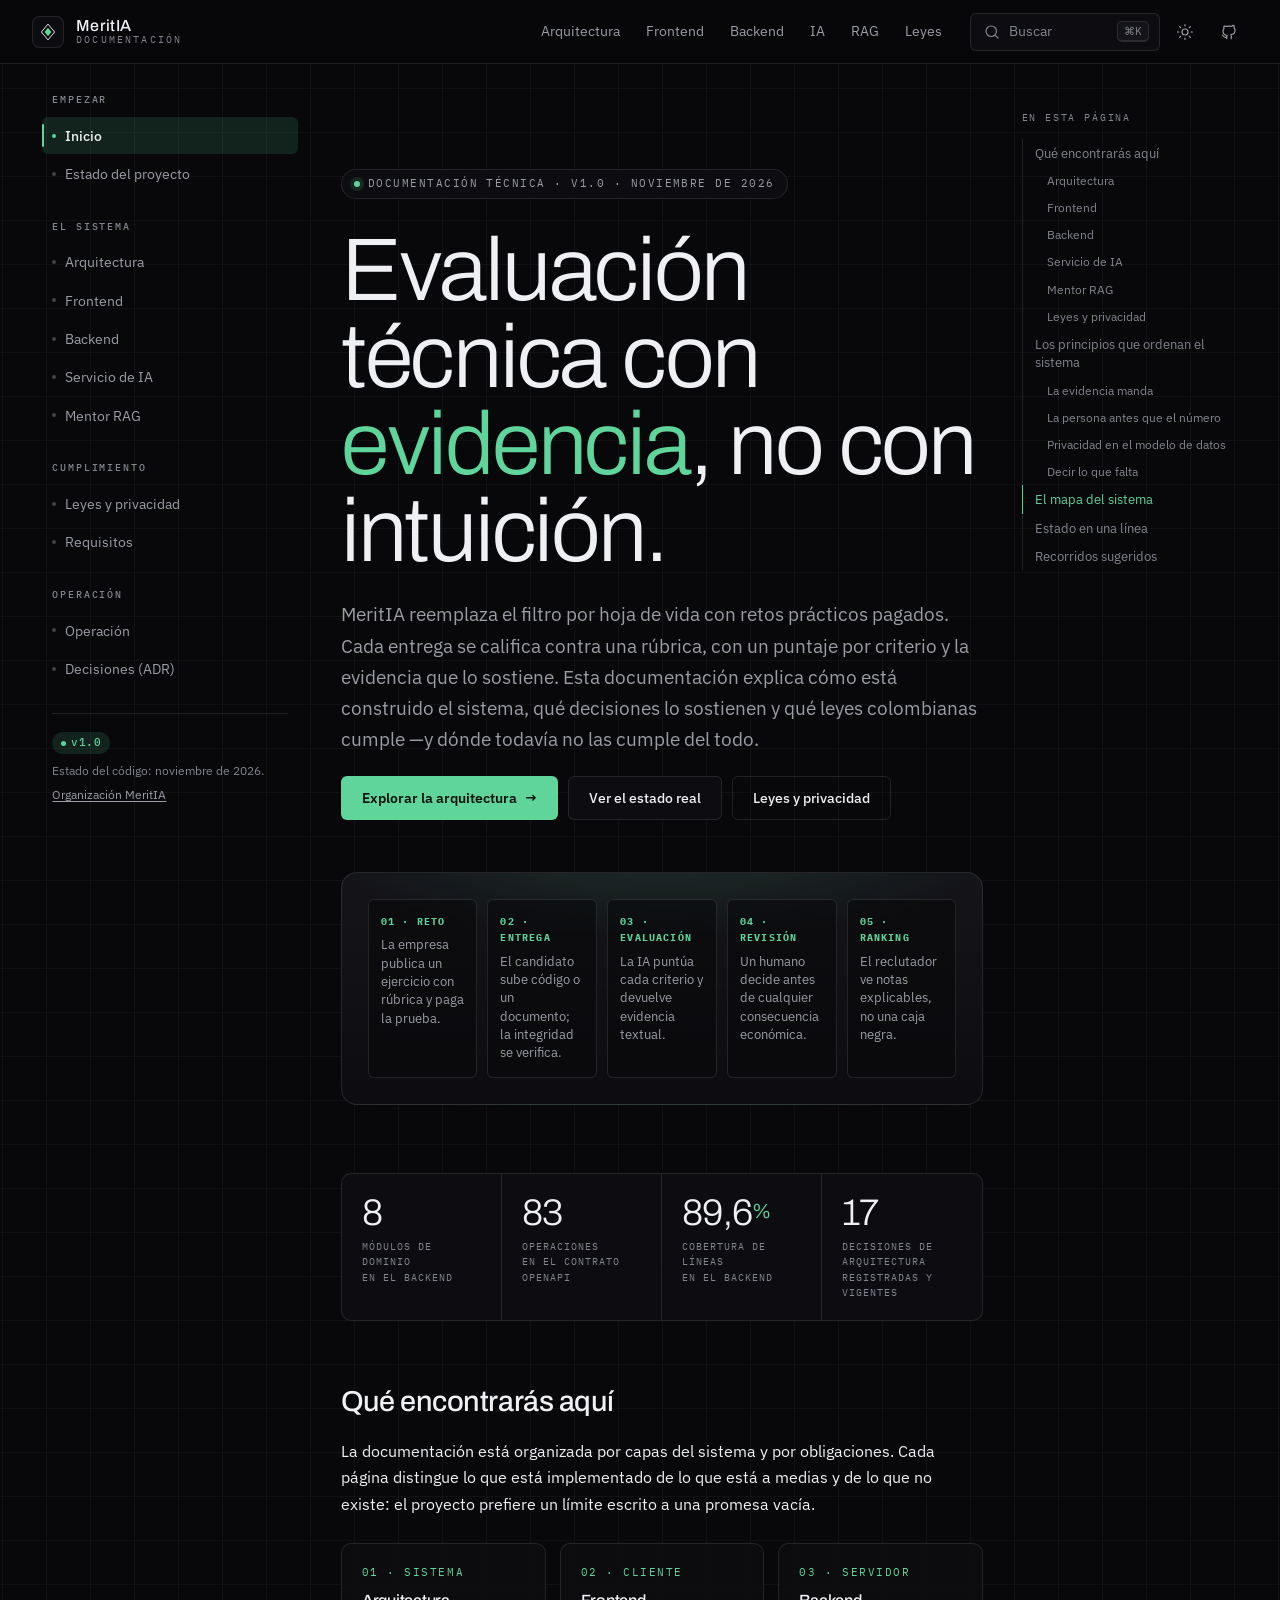
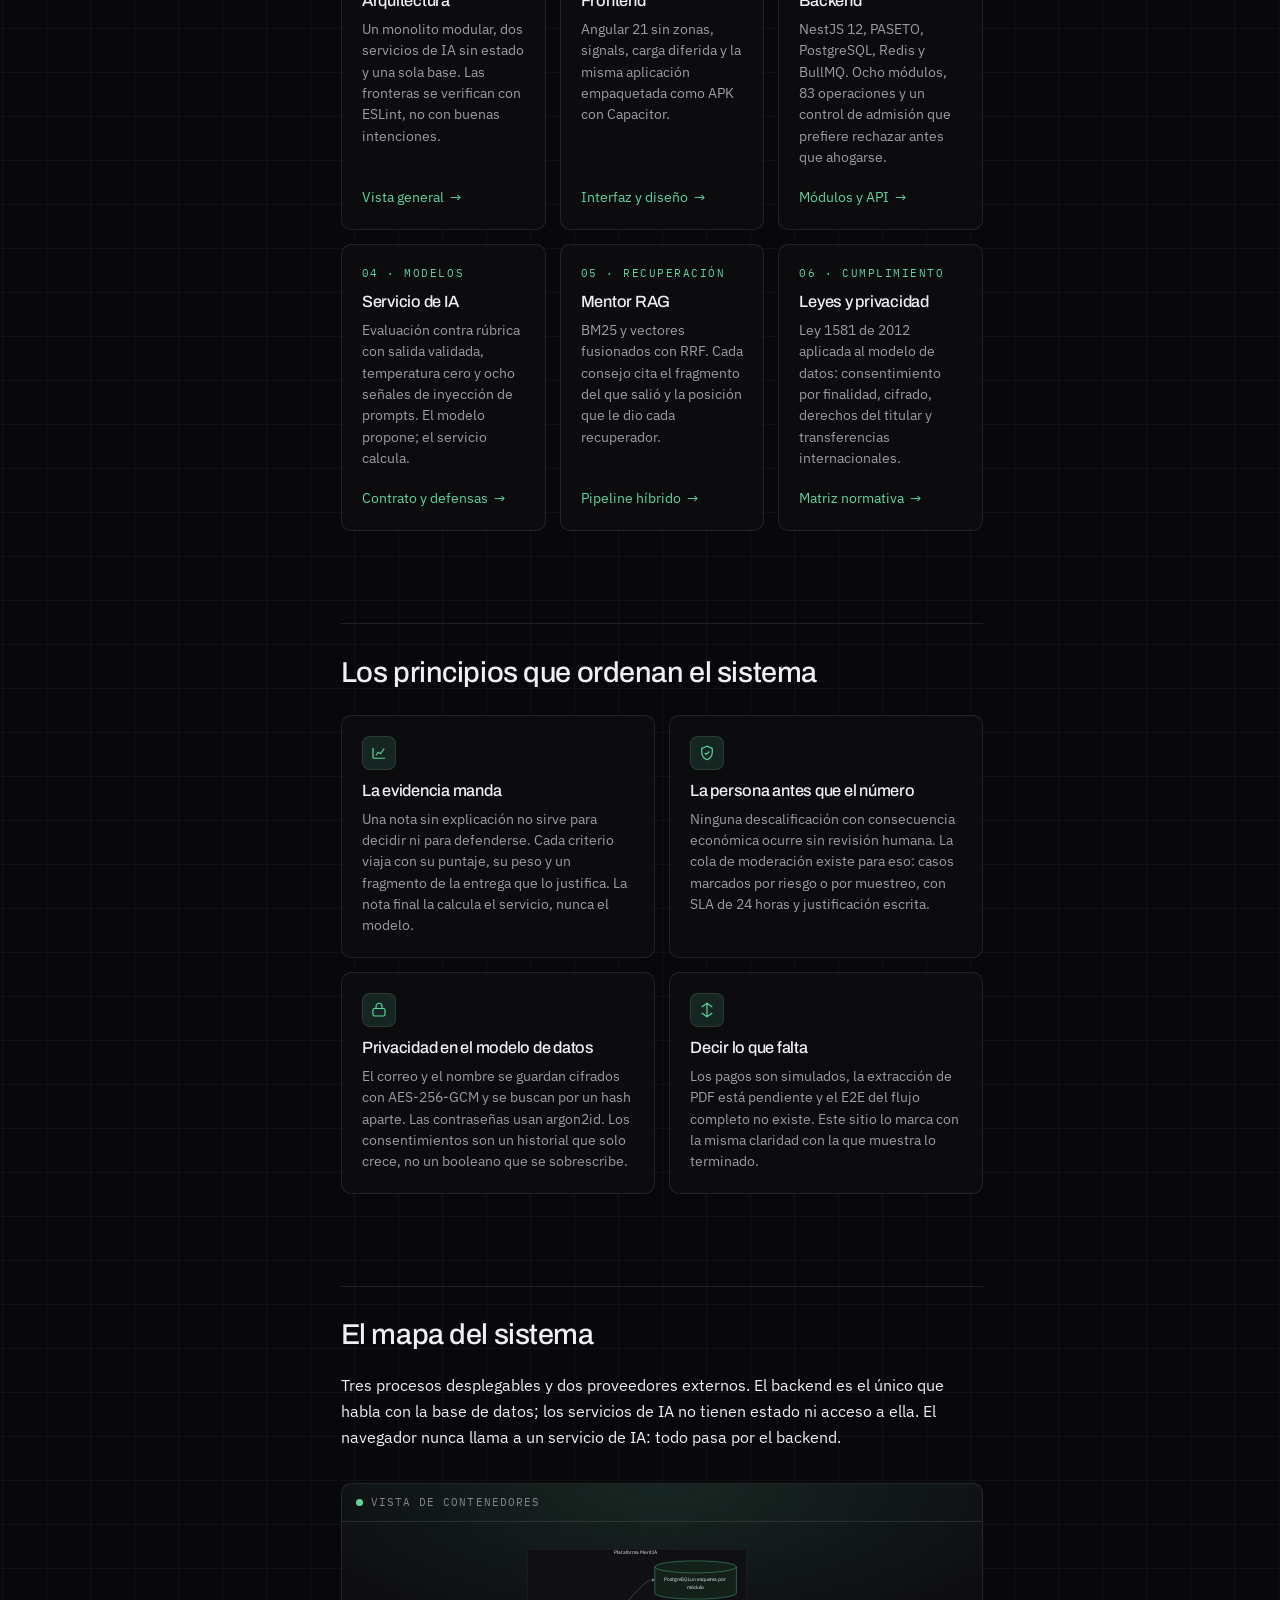
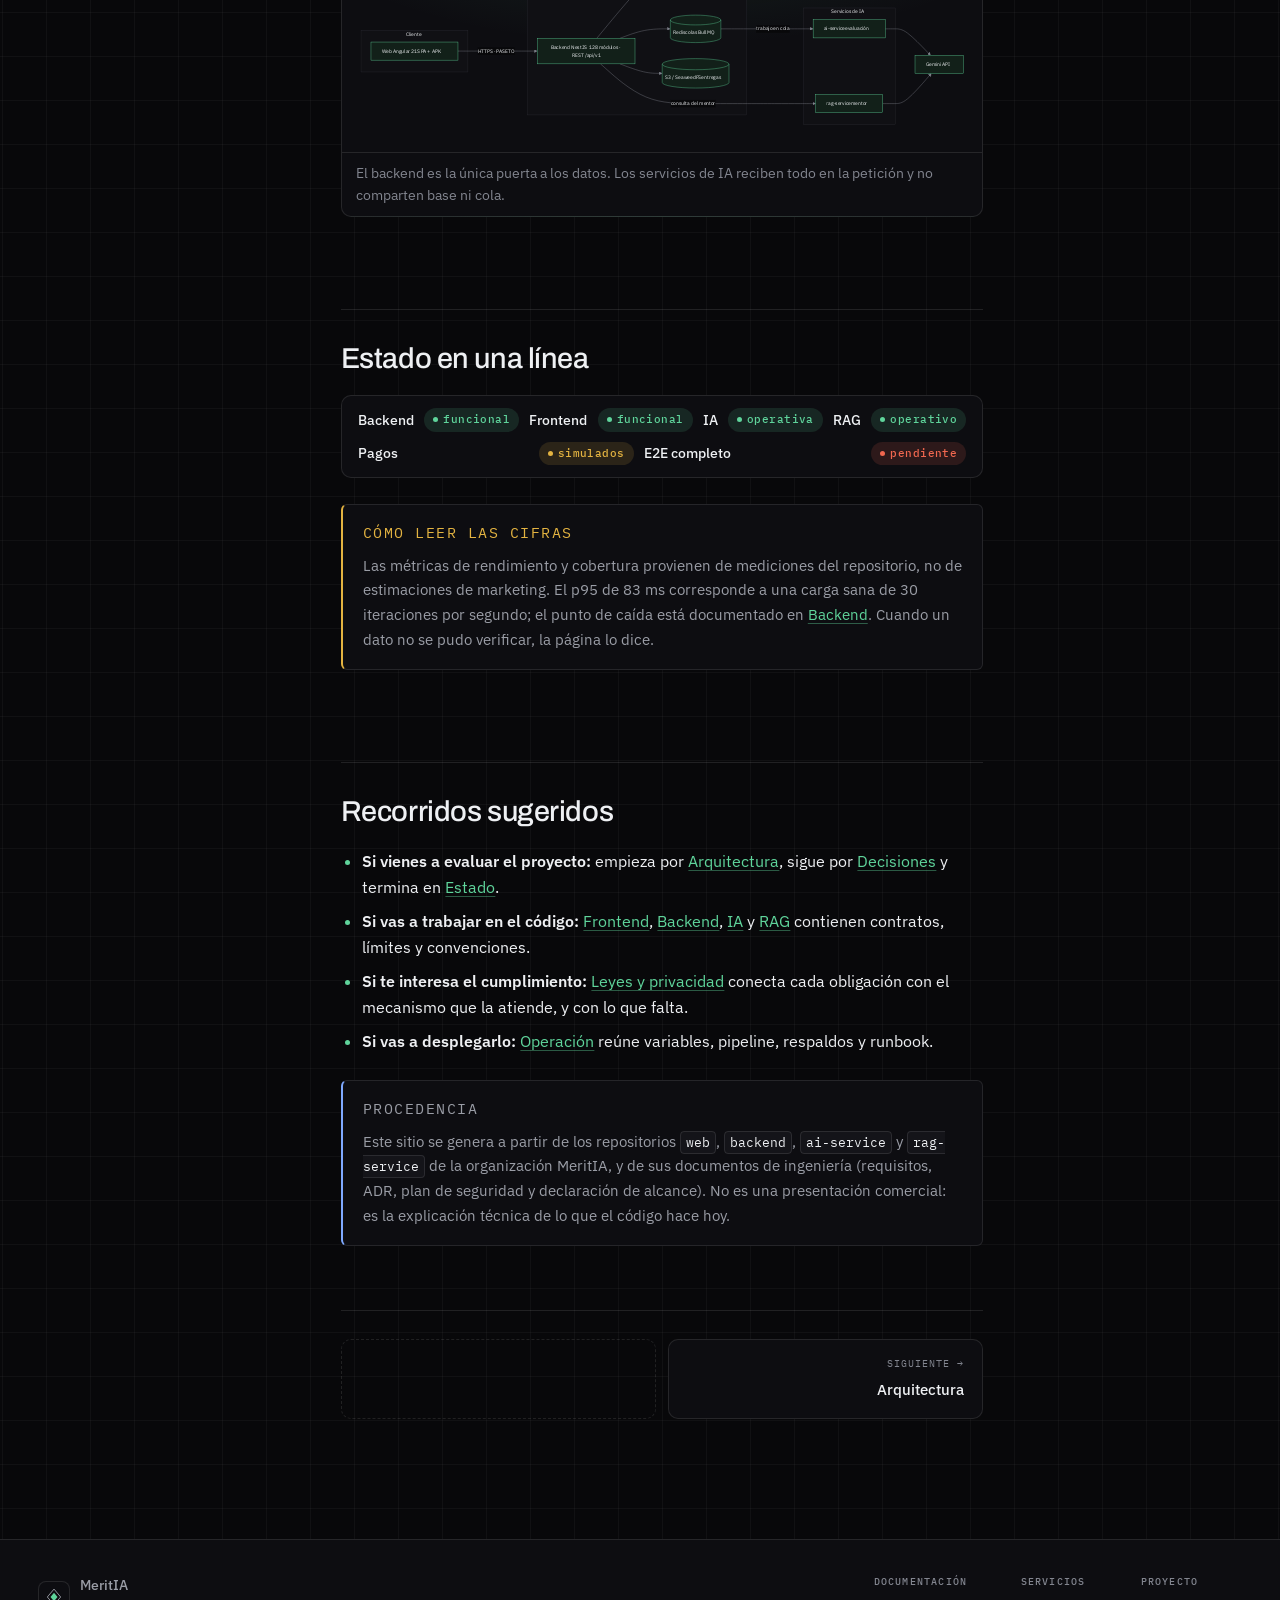
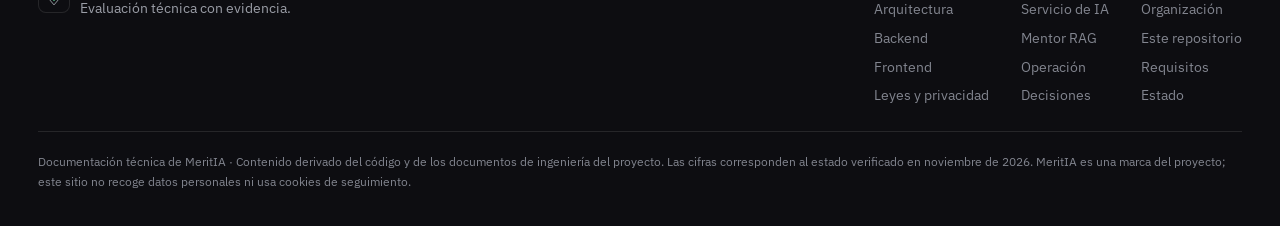
==== index.html @ 77493fe5 "Publish MeritIA technical documentation site" ====
<!doctype html>
<html lang="es" data-page="inicio">
<head>
  <meta charset="utf-8">
  <meta name="viewport" content="width=device-width, initial-scale=1, viewport-fit=cover">
  <title>MeritIA · Documentación</title>
  <meta name="description" content="Documentación técnica de MeritIA: arquitectura, frontend, backend, evaluación con IA, mentor RAG, leyes y operación.">
  <meta name="author" content="MeritIA">
  <meta name="theme-color" content="#08080a" media="(prefers-color-scheme: dark)">
  <meta name="theme-color" content="#f7f7f8" media="(prefers-color-scheme: light)">
  <meta name="color-scheme" content="dark light">
  <link rel="canonical" href="https://meritia.github.io/maritIAdocs/">
  <link rel="icon" href="favicon.svg" type="image/svg+xml">
  <link rel="apple-touch-icon" href="assets/img/logo.svg">
  <link rel="preconnect" href="https://fonts.googleapis.com">
  <link rel="preconnect" href="https://fonts.gstatic.com" crossorigin>
  <link href="https://fonts.googleapis.com/css2?family=Archivo:wght@300;400;500&family=IBM+Plex+Mono:wght@400;500&family=IBM+Plex+Sans:wght@400;500;600&display=swap" rel="stylesheet">
  <link rel="stylesheet" href="assets/css/site.css">
  <meta property="og:type" content="website">
  <meta property="og:site_name" content="MeritIA · Documentación">
  <meta property="og:locale" content="es_CO">
  <meta property="og:title" content="MeritIA · Documentación">
  <meta property="og:description" content="Documentación técnica de MeritIA: arquitectura, frontend, backend, evaluación con IA, mentor RAG, leyes y operación.">
  <meta property="og:url" content="https://meritia.github.io/maritIAdocs/">
  <meta property="og:image" content="https://meritia.github.io/maritIAdocs/assets/img/og.svg">
  <meta name="twitter:card" content="summary_large_image">
  <meta name="twitter:title" content="MeritIA · Documentación">
  <meta name="twitter:description" content="Documentación técnica de MeritIA: arquitectura, frontend, backend, evaluación con IA, mentor RAG, leyes y operación.">
  <meta name="twitter:image" content="https://meritia.github.io/maritIAdocs/assets/img/og.svg">
  <script>
    try { var t = localStorage.getItem('meritia-docs-tema'); if (t === 'claro') document.documentElement.dataset.tema = 'claro'; } catch (e) {}
  </script>
</head>
<body>
  <a class="salto" href="#contenido">Saltar al contenido</a>
  <div id="sitio-barra"></div>
  <div class="envoltura">
    <aside id="sitio-lateral"></aside>
    <main id="contenido" class="principal">
      <div class="prosa prosa--ancha">
<section class="portada">
  <span class="portada__etiqueta"><i></i>Documentación técnica · v1.0 · noviembre de 2026</span>
  <h1>Evaluación técnica con <span>evidencia</span>, no con intuición.</h1>
  <p class="portada__entrada">
    MeritIA reemplaza el filtro por hoja de vida con retos prácticos pagados. Cada entrega se
    califica contra una rúbrica, con un puntaje por criterio y la evidencia que lo sostiene.
    Esta documentación explica cómo está construido el sistema, qué decisiones lo sostienen y
    qué leyes colombianas cumple —y dónde todavía no las cumple del todo.
  </p>
  <div class="portada__acciones">
    <a class="boton boton--lleno" href="arquitectura.html">Explorar la arquitectura <span aria-hidden="true">→</span></a>
    <a class="boton" href="estado.html">Ver el estado real</a>
    <a class="boton boton--fantasma" href="leyes.html">Leyes y privacidad</a>
  </div>

  <div class="portada__panel">
    <div class="flujo" aria-label="Flujo del producto en cinco pasos">
      <div class="flujo__paso"><b>01 · RETO</b><span>La empresa publica un ejercicio con rúbrica y paga la prueba.</span></div>
      <div class="flujo__paso"><b>02 · ENTREGA</b><span>El candidato sube código o un documento; la integridad se verifica.</span></div>
      <div class="flujo__paso"><b>03 · EVALUACIÓN</b><span>La IA puntúa cada criterio y devuelve evidencia textual.</span></div>
      <div class="flujo__paso"><b>04 · REVISIÓN</b><span>Un humano decide antes de cualquier consecuencia económica.</span></div>
      <div class="flujo__paso"><b>05 · RANKING</b><span>El reclutador ve notas explicables, no una caja negra.</span></div>
    </div>
  </div>
</section>

<div class="cifras" aria-label="Cifras del proyecto">
  <div class="cifra"><span class="cifra__valor">8</span><span class="cifra__etiqueta">módulos de dominio<br>en el backend</span></div>
  <div class="cifra"><span class="cifra__valor">83</span><span class="cifra__etiqueta">operaciones<br>en el contrato OpenAPI</span></div>
  <div class="cifra"><span class="cifra__valor">89,6<em>%</em></span><span class="cifra__etiqueta">cobertura de líneas<br>en el backend</span></div>
  <div class="cifra"><span class="cifra__valor">17</span><span class="cifra__etiqueta">decisiones de arquitectura<br>registradas y vigentes</span></div>
</div>

<h2>Qué encontrarás aquí</h2>
<p>
  La documentación está organizada por capas del sistema y por obligaciones. Cada página distingue
  lo que está implementado de lo que está a medias y de lo que no existe: el proyecto prefiere un
  límite escrito a una promesa vacía.
</p>

<div class="rejilla rejilla--3">
  <a class="tarjeta" href="arquitectura.html">
    <span class="tarjeta__num">01 · Sistema</span>
    <h3>Arquitectura</h3>
    <p>Un monolito modular, dos servicios de IA sin estado y una sola base. Las fronteras se verifican con ESLint, no con buenas intenciones.</p>
    <span class="tarjeta__pie flecha">Vista general</span>
  </a>
  <a class="tarjeta" href="frontend.html">
    <span class="tarjeta__num">02 · Cliente</span>
    <h3>Frontend</h3>
    <p>Angular 21 sin zonas, signals, carga diferida y la misma aplicación empaquetada como APK con Capacitor.</p>
    <span class="tarjeta__pie flecha">Interfaz y diseño</span>
  </a>
  <a class="tarjeta" href="backend.html">
    <span class="tarjeta__num">03 · Servidor</span>
    <h3>Backend</h3>
    <p>NestJS 12, PASETO, PostgreSQL, Redis y BullMQ. Ocho módulos, 83 operaciones y un control de admisión que prefiere rechazar antes que ahogarse.</p>
    <span class="tarjeta__pie flecha">Módulos y API</span>
  </a>
  <a class="tarjeta" href="ia.html">
    <span class="tarjeta__num">04 · Modelos</span>
    <h3>Servicio de IA</h3>
    <p>Evaluación contra rúbrica con salida validada, temperatura cero y ocho señales de inyección de prompts. El modelo propone; el servicio calcula.</p>
    <span class="tarjeta__pie flecha">Contrato y defensas</span>
  </a>
  <a class="tarjeta" href="rag.html">
    <span class="tarjeta__num">05 · Recuperación</span>
    <h3>Mentor RAG</h3>
    <p>BM25 y vectores fusionados con RRF. Cada consejo cita el fragmento del que salió y la posición que le dio cada recuperador.</p>
    <span class="tarjeta__pie flecha">Pipeline híbrido</span>
  </a>
  <a class="tarjeta" href="leyes.html">
    <span class="tarjeta__num">06 · Cumplimiento</span>
    <h3>Leyes y privacidad</h3>
    <p>Ley 1581 de 2012 aplicada al modelo de datos: consentimiento por finalidad, cifrado, derechos del titular y transferencias internacionales.</p>
    <span class="tarjeta__pie flecha">Matriz normativa</span>
  </a>
</div>

<h2>Los principios que ordenan el sistema</h2>

<div class="rejilla rejilla--2">
  <div class="tarjeta">
    <span class="tarjeta__icono" aria-hidden="true"><svg viewBox="0 0 24 24" fill="none" stroke="currentColor" stroke-width="1.6"><path d="M4 19V5m0 14h16M8 15l3-4 3 2 5-7"/></svg></span>
    <h3>La evidencia manda</h3>
    <p>Una nota sin explicación no sirve para decidir ni para defenderse. Cada criterio viaja con su puntaje, su peso y un fragmento de la entrega que lo justifica. La nota final la calcula el servicio, nunca el modelo.</p>
  </div>
  <div class="tarjeta">
    <span class="tarjeta__icono" aria-hidden="true"><svg viewBox="0 0 24 24" fill="none" stroke="currentColor" stroke-width="1.6"><path d="M12 3 5 6v5c0 4.4 3 8.4 7 10 4-1.6 7-5.6 7-10V6l-7-3Z"/><path d="m9 12 2 2 4-4"/></svg></span>
    <h3>La persona antes que el número</h3>
    <p>Ninguna descalificación con consecuencia económica ocurre sin revisión humana. La cola de moderación existe para eso: casos marcados por riesgo o por muestreo, con SLA de 24 horas y justificación escrita.</p>
  </div>
  <div class="tarjeta">
    <span class="tarjeta__icono" aria-hidden="true"><svg viewBox="0 0 24 24" fill="none" stroke="currentColor" stroke-width="1.6"><rect x="4" y="10" width="16" height="10" rx="2"/><path d="M8 10V7a4 4 0 0 1 8 0v3"/></svg></span>
    <h3>Privacidad en el modelo de datos</h3>
    <p>El correo y el nombre se guardan cifrados con AES-256-GCM y se buscan por un hash aparte. Las contraseñas usan argon2id. Los consentimientos son un historial que solo crece, no un booleano que se sobrescribe.</p>
  </div>
  <div class="tarjeta">
    <span class="tarjeta__icono" aria-hidden="true"><svg viewBox="0 0 24 24" fill="none" stroke="currentColor" stroke-width="1.6"><path d="M12 3v18M5 8l7-5 7 5M5 16l7 5 7-5"/></svg></span>
    <h3>Decir lo que falta</h3>
    <p>Los pagos son simulados, la extracción de PDF está pendiente y el E2E del flujo completo no existe. Este sitio lo marca con la misma claridad con la que muestra lo terminado.</p>
  </div>
</div>

<h2>El mapa del sistema</h2>
<p>
  Tres procesos desplegables y dos proveedores externos. El backend es el único que habla con la
  base de datos; los servicios de IA no tienen estado ni acceso a ella. El navegador nunca llama
  a un servicio de IA: todo pasa por el backend.
</p>

<div class="diagrama">
  <div class="diagrama__cabecera"><span class="punto"></span>Vista de contenedores</div>
  <div class="diagrama__lienzo">
    <div class="mermaid">
flowchart LR
  subgraph Cliente["Cliente"]
    WEB["Web Angular 21<br/>SPA + APK"]
  end

  subgraph Plataforma["Plataforma MeritIA"]
    API["Backend NestJS 12<br/>8 módulos · REST /api/v1"]
    DB[("PostgreSQL<br/>un esquema por módulo")]
    REDIS[("Redis<br/>colas BullMQ")]
    OBJ[("S3 / SeaweedFS<br/>entregas")]
  end

  subgraph Modelos["Servicios de IA"]
    AIS["ai-service<br/>evaluación"]
    RAG["rag-service<br/>mentor"]
  end

  GEM["Gemini API"]

  WEB -->|"HTTPS · PASETO"| API
  API --> DB
  API --> REDIS
  API --> OBJ
  REDIS -->|"trabajo en cola"| AIS
  API -->|"consulta del mentor"| RAG
  AIS --> GEM
  RAG --> GEM
    </div>
  </div>
  <div class="diagrama__pie">El backend es la única puerta a los datos. Los servicios de IA reciben todo en la petición y no comparten base ni cola.</div>
</div>

<h2>Estado en una línea</h2>
<div class="cinta">
  <b>Backend</b> <span class="insignia insignia--ok">funcional</span>
  <b>Frontend</b> <span class="insignia insignia--ok">funcional</span>
  <b>IA</b> <span class="insignia insignia--ok">operativa</span>
  <b>RAG</b> <span class="insignia insignia--ok">operativo</span>
  <b>Pagos</b> <span class="insignia insignia--parcial">simulados</span>
  <b>E2E completo</b> <span class="insignia insignia--pendiente">pendiente</span>
</div>

<div class="aviso aviso--aviso">
  <p class="aviso__titulo">Cómo leer las cifras</p>
  <p>
    Las métricas de rendimiento y cobertura provienen de mediciones del repositorio, no de
    estimaciones de marketing. El p95 de 83 ms corresponde a una carga sana de 30 iteraciones por
    segundo; el punto de caída está documentado en <a href="backend.html#rendimiento">Backend</a>.
    Cuando un dato no se pudo verificar, la página lo dice.
  </p>
</div>

<h2>Recorridos sugeridos</h2>
<ul>
  <li><strong>Si vienes a evaluar el proyecto:</strong> empieza por <a href="arquitectura.html">Arquitectura</a>, sigue por <a href="decisiones.html">Decisiones</a> y termina en <a href="estado.html">Estado</a>.</li>
  <li><strong>Si vas a trabajar en el código:</strong> <a href="frontend.html">Frontend</a>, <a href="backend.html">Backend</a>, <a href="ia.html">IA</a> y <a href="rag.html">RAG</a> contienen contratos, límites y convenciones.</li>
  <li><strong>Si te interesa el cumplimiento:</strong> <a href="leyes.html">Leyes y privacidad</a> conecta cada obligación con el mecanismo que la atiende, y con lo que falta.</li>
  <li><strong>Si vas a desplegarlo:</strong> <a href="operacion.html">Operación</a> reúne variables, pipeline, respaldos y runbook.</li>
</ul>

<div class="aviso">
  <p class="aviso__titulo">Procedencia</p>
  <p>
    Este sitio se genera a partir de los repositorios <code>web</code>, <code>backend</code>,
    <code>ai-service</code> y <code>rag-service</code> de la organización MeritIA, y de sus
    documentos de ingeniería (requisitos, ADR, plan de seguridad y declaración de alcance).
    No es una presentación comercial: es la explicación técnica de lo que el código hace hoy.
  </p>
</div>
      </div>
      <nav class="paginacion" aria-label="Navegación entre páginas">
        <div class="paginacion__vacio" aria-hidden="true"></div>
        <a class="paginacion__siguiente" href="arquitectura.html"><span>Siguiente →</span><strong>Arquitectura</strong></a>
      </nav>
    </main>
    <aside id="sitio-toc" aria-label="Contenido de la página"></aside>
  </div>
  <div id="sitio-pie"></div>
  <noscript>
    <div style="max-width:900px;margin:0 auto;padding:24px">
      <p><strong>La navegación lateral necesita JavaScript.</strong> Estas son las secciones:</p>
      <ul>
        <li><a href="index.html">MeritIA · Documentación</a></li>
        <li><a href="arquitectura.html">Arquitectura</a></li>
        <li><a href="frontend.html">Frontend</a></li>
        <li><a href="backend.html">Backend</a></li>
        <li><a href="ia.html">Servicio de IA</a></li>
        <li><a href="rag.html">Mentor RAG</a></li>
        <li><a href="leyes.html">Leyes y privacidad</a></li>
        <li><a href="requisitos.html">Requisitos</a></li>
        <li><a href="operacion.html">Operación</a></li>
        <li><a href="decisiones.html">Decisiones de arquitectura</a></li>
        <li><a href="estado.html">Estado del proyecto</a></li>
      </ul>
    </div>
  </noscript>
  <script src="assets/js/mermaid.min.js" defer></script>
  <script src="assets/js/site.js" defer></script>
</body>
</html>
---- assets/css/site.css ----
/* ==========================================================================
   MeritIA · Documentación
   Sistema visual derivado de los tokens del producto (web/src/styles/_tokens.scss).
   Un solo archivo: no hay build, no hay dependencias.
   ========================================================================== */

/* --- Tokens --------------------------------------------------------------- */
:root {
  color-scheme: dark;

  --fuente-display: 'Archivo', 'Helvetica Neue', system-ui, sans-serif;
  --fuente-texto: 'IBM Plex Sans', system-ui, -apple-system, 'Segoe UI', sans-serif;
  --fuente-mono: 'IBM Plex Mono', ui-monospace, 'SF Mono', Consolas, monospace;

  --t-display: clamp(2.7rem, 1.4rem + 5.2vw, 6rem);
  --t-1: clamp(1.9rem, 1.4rem + 1.8vw, 2.9rem);
  --t-2: clamp(1.35rem, 1.15rem + 0.9vw, 1.8rem);
  --t-3: 1.18rem;
  --t-cuerpo: 1rem;
  --t-menor: 0.86rem;
  --t-micro: 0.72rem;

  --peso-display: 300;
  --interlinea: 1.65;
  --tracking-display: -0.025em;
  --tracking-micro: 0.18em;

  --c-fondo: #08080a;
  --c-superficie: #0d0d11;
  --c-superficie-alta: #141419;
  --c-superficie-viva: #1b1b21;
  --c-borde: rgb(255 255 255 / 10%);
  --c-borde-fuerte: rgb(255 255 255 / 24%);
  --c-texto: #eef0f3;
  --c-texto-suave: #9a9da6;
  --c-texto-tenue: #82858f;
  --c-sombra: 0 24px 60px -30px rgb(0 0 0 / 85%);

  --c-acento: #5fd49b;
  --c-acento-tenue: rgb(95 212 155 / 13%);
  --c-acento-contraste: #04140d;
  --c-aviso: #e3b341;
  --c-aviso-tenue: rgb(227 179 65 / 14%);
  --c-peligro: #f0674f;
  --c-peligro-tenue: rgb(240 103 79 / 14%);
  --c-info: #7fa9ff;
  --c-info-tenue: rgb(127 169 255 / 14%);
  --c-neutro-tenue: rgb(255 255 255 / 7%);
  --c-malla: rgb(255 255 255 / 3.5%);

  --e-1: 0.25rem;
  --e-2: 0.5rem;
  --e-3: 0.75rem;
  --e-4: 1rem;
  --e-5: 1.5rem;
  --e-6: 2rem;
  --e-7: 3rem;
  --e-8: 4.5rem;

  --r-sm: 6px;
  --r-md: 10px;
  --r-lg: 16px;
  --r-pill: 100px;

  --ancho-contenido: 1240px;
  --ancho-lectura: 70ch;
  --ancho-lateral: 264px;
  --ancho-toc: 220px;
  --alto-barra: 64px;

  --mov-rapido: 120ms;
  --mov: 220ms;
  --mov-lento: 420ms;
  --curva: cubic-bezier(0.2, 0.7, 0.2, 1);
  --anillo: 0 0 0 2px var(--c-fondo), 0 0 0 4px var(--c-acento);

  --z-barra: 40;
  --z-capa: 60;
  --z-aviso: 80;
}

:root[data-tema='claro'] {
  color-scheme: light;
  --c-fondo: #f7f7f8;
  --c-superficie: #ffffff;
  --c-superficie-alta: #ffffff;
  --c-superficie-viva: #f1f1f4;
  --c-borde: rgb(16 16 20 / 12%);
  --c-borde-fuerte: rgb(16 16 20 / 28%);
  --c-texto: #15161a;
  --c-texto-suave: #5a5d66;
  --c-texto-tenue: #6a6e77;
  --c-sombra: 0 18px 44px -28px rgb(16 16 20 / 35%);
  --c-acento: #14825a;
  --c-acento-tenue: rgb(20 130 90 / 11%);
  --c-acento-contraste: #ffffff;
  --c-aviso: #96620a;
  --c-aviso-tenue: rgb(150 98 10 / 12%);
  --c-peligro: #c0392b;
  --c-peligro-tenue: rgb(192 57 43 / 11%);
  --c-info: #2b5fd9;
  --c-info-tenue: rgb(43 95 217 / 11%);
  --c-neutro-tenue: rgb(16 16 20 / 6%);
  --c-malla: rgb(16 16 20 / 4%);
}

/* --- Reinicio ------------------------------------------------------------- */
*, *::before, *::after { box-sizing: border-box; }
html { -webkit-text-size-adjust: 100%; scroll-behavior: smooth; }
body {
  margin: 0;
  min-height: 100vh;
  font-family: var(--fuente-texto);
  font-size: var(--t-cuerpo);
  line-height: var(--interlinea);
  color: var(--c-texto);
  background-color: var(--c-fondo);
  background-image:
    linear-gradient(var(--c-malla) 1px, transparent 1px),
    linear-gradient(90deg, var(--c-malla) 1px, transparent 1px);
  background-size: 44px 44px;
  background-position: center top;
  -webkit-font-smoothing: antialiased;
  text-rendering: optimizeLegibility;
}
img, svg { display: block; max-width: 100%; }
a { color: inherit; text-decoration: none; }
button, input, select, textarea { font: inherit; color: inherit; }
button { cursor: pointer; }
::selection { background: var(--c-acento); color: var(--c-acento-contraste); }
:focus-visible { outline: none; box-shadow: var(--anillo); border-radius: var(--r-sm); }

/* --- Utilidades ----------------------------------------------------------- */
.solo-lectores {
  position: absolute; width: 1px; height: 1px; padding: 0; margin: -1px;
  overflow: hidden; clip: rect(0 0 0 0); white-space: nowrap; border: 0;
}
.salto {
  position: fixed; top: 8px; left: 8px; z-index: 200; padding: 10px 16px;
  background: var(--c-acento); color: var(--c-acento-contraste);
  border-radius: var(--r-sm); font-weight: 600;
  transform: translateY(-160%); transition: transform var(--mov) var(--curva);
}
.salto:focus { transform: none; }
.icono { width: 18px; height: 18px; flex: none; }

/* --- Barra de progreso ---------------------------------------------------- */
.progreso {
  position: fixed; inset: 0 0 auto 0; height: 2px; z-index: calc(var(--z-barra) + 1);
  background: transparent; pointer-events: none;
}
.progreso > span {
  display: block; height: 100%; width: 0;
  background: linear-gradient(90deg, var(--c-acento), var(--c-info));
  transition: width 80ms linear;
}

/* --- Cabecera ------------------------------------------------------------- */
.barra {
  position: sticky; top: 0; z-index: var(--z-barra);
  height: var(--alto-barra);
  display: flex; align-items: center; gap: var(--e-4);
  padding: 0 clamp(16px, 3vw, 32px);
  background: color-mix(in srgb, var(--c-fondo) 84%, transparent);
  backdrop-filter: blur(16px) saturate(140%);
  -webkit-backdrop-filter: blur(16px) saturate(140%);
  border-bottom: 1px solid var(--c-borde);
}
.marca { display: flex; align-items: center; gap: 12px; min-width: 0; }
.marca__logo {
  width: 32px; height: 32px; flex: none;
  display: grid; place-items: center;
  border-radius: 8px; border: 1px solid var(--c-borde);
  background: var(--c-superficie);
}
.marca__texto { display: flex; flex-direction: column; line-height: 1.1; min-width: 0; }
.marca__nombre {
  font-family: var(--fuente-display); font-weight: 500; letter-spacing: 0.02em;
  font-size: 1rem;
}
.marca__sub {
  font-family: var(--fuente-mono); font-size: 0.62rem; letter-spacing: 0.22em;
  text-transform: uppercase; color: var(--c-texto-tenue);
}
.barra__nav { display: flex; align-items: center; gap: 2px; margin-left: auto; }
.barra__nav a {
  padding: 8px 12px; border-radius: var(--r-sm); font-size: var(--t-menor);
  color: var(--c-texto-suave); transition: color var(--mov-rapido), background var(--mov-rapido);
}
.barra__nav a:hover, .barra__nav a[aria-current='page'] {
  color: var(--c-texto); background: var(--c-neutro-tenue);
}
.barra__acciones { display: flex; align-items: center; gap: 6px; }
.icono-boton {
  width: 38px; height: 38px; display: grid; place-items: center;
  border: 1px solid transparent; border-radius: var(--r-sm);
  background: transparent; color: var(--c-texto-suave);
  transition: background var(--mov-rapido), color var(--mov-rapido), border-color var(--mov-rapido);
}
.icono-boton:hover { background: var(--c-neutro-tenue); color: var(--c-texto); border-color: var(--c-borde); }
.boton-buscar {
  display: flex; align-items: center; gap: 8px; height: 38px; padding: 0 10px 0 12px;
  border: 1px solid var(--c-borde); border-radius: var(--r-sm);
  background: var(--c-superficie); color: var(--c-texto-tenue);
  font-size: var(--t-menor); min-width: 190px;
  transition: border-color var(--mov-rapido), color var(--mov-rapido);
}
.boton-buscar:hover { border-color: var(--c-borde-fuerte); color: var(--c-texto-suave); }
.boton-buscar kbd { margin-left: auto; }
kbd {
  font-family: var(--fuente-mono); font-size: 0.68rem; line-height: 1;
  padding: 4px 6px; border: 1px solid var(--c-borde); border-bottom-width: 2px;
  border-radius: 5px; color: var(--c-texto-tenue); background: var(--c-superficie-alta);
}
.hamburguesa { display: none; }

/* --- Estructura ----------------------------------------------------------- */
.envoltura {
  max-width: 1560px; margin: 0 auto;
  display: grid;
  grid-template-columns: var(--ancho-lateral) minmax(0, 1fr) var(--ancho-toc);
  gap: clamp(20px, 3vw, 48px);
  padding: 0 clamp(16px, 3vw, 40px);
  align-items: start;
}

/* --- Lateral -------------------------------------------------------------- */
.lateral {
  position: sticky; top: var(--alto-barra);
  max-height: calc(100vh - var(--alto-barra));
  overflow-y: auto; overscroll-behavior: contain;
  padding: 28px 4px 48px;
  scrollbar-width: thin;
}
.lateral__grupo + .lateral__grupo { margin-top: 26px; }
.lateral__titulo {
  margin: 0 0 8px; padding: 0 10px;
  font-family: var(--fuente-mono); font-size: 0.64rem; font-weight: 500;
  letter-spacing: var(--tracking-micro); text-transform: uppercase;
  color: var(--c-texto-tenue);
}
.lateral__lista { display: flex; flex-direction: column; gap: 1px; margin: 0; padding: 0; list-style: none; }
.lateral__enlace {
  position: relative; display: flex; align-items: center; gap: 9px;
  padding: 7px 10px; border-radius: var(--r-sm);
  font-size: 0.885rem; color: var(--c-texto-suave);
  transition: color var(--mov-rapido), background var(--mov-rapido);
}
.lateral__enlace:hover { color: var(--c-texto); background: var(--c-neutro-tenue); }
.lateral__enlace[aria-current='page'] {
  color: var(--c-texto); background: var(--c-acento-tenue); font-weight: 500;
}
.lateral__enlace[aria-current='page']::before {
  content: ''; position: absolute; left: 0; top: 20%; bottom: 20%;
  width: 2px; border-radius: 2px; background: var(--c-acento);
}
.lateral__punto {
  width: 4px; height: 4px; border-radius: 50%; background: currentColor;
  opacity: 0.4; flex: none;
}
.lateral__enlace[aria-current='page'] .lateral__punto { opacity: 1; background: var(--c-acento); }
.lateral__pie {
  margin: 26px 10px 0; padding-top: 18px; border-top: 1px solid var(--c-borde);
  font-size: 0.75rem; color: var(--c-texto-tenue); line-height: 1.5;
}
.lateral__pie a { color: var(--c-texto-suave); text-decoration: underline; text-underline-offset: 2px; }
.lateral__pie a:hover { color: var(--c-acento); }

/* --- Contenido ------------------------------------------------------------ */
.principal { min-width: 0; padding: 40px 0 80px; }
.prosa { max-width: var(--ancho-lectura); }
.prosa--ancha { max-width: none; }
.prosa > :first-child { margin-top: 0; }

.cabecera-pagina { margin-bottom: 40px; max-width: 76ch; }
.ceja {
  display: inline-flex; align-items: center; gap: 8px;
  font-family: var(--fuente-mono); font-size: var(--t-micro);
  letter-spacing: var(--tracking-micro); text-transform: uppercase;
  color: var(--c-acento); margin-bottom: 16px;
}
.ceja::before {
  content: ''; width: 18px; height: 1px; background: currentColor; opacity: 0.7;
}
.cabecera-pagina h1 {
  margin: 0 0 14px;
  font-family: var(--fuente-display); font-weight: var(--peso-display);
  font-size: var(--t-1); line-height: 1.05; letter-spacing: var(--tracking-display);
}
.entradilla {
  margin: 0; font-size: clamp(1.02rem, 0.98rem + 0.3vw, 1.15rem);
  color: var(--c-texto-suave); line-height: 1.6; max-width: 68ch;
}
.metas { display: flex; flex-wrap: wrap; gap: 8px; margin-top: 20px; }
.meta {
  display: inline-flex; align-items: center; gap: 6px;
  padding: 4px 10px; border-radius: var(--r-pill);
  border: 1px solid var(--c-borde); background: var(--c-superficie);
  font-family: var(--fuente-mono); font-size: 0.68rem; color: var(--c-texto-suave);
}
.meta--acento { border-color: color-mix(in srgb, var(--c-acento) 40%, transparent); color: var(--c-acento); background: var(--c-acento-tenue); }

/* --- Tipografía de prosa -------------------------------------------------- */
.prosa h2, .prosa h3, .prosa h4 {
  font-family: var(--fuente-display); font-weight: 500;
  letter-spacing: -0.015em; scroll-margin-top: calc(var(--alto-barra) + 20px);
}
.prosa h2 {
  margin: 3.2em 0 0.7em; font-size: var(--t-2); line-height: 1.15;
  padding-top: 1.1em; border-top: 1px solid var(--c-borde);
}
.prosa h2:first-of-type { border-top: 0; padding-top: 0; margin-top: 2.2em; }
.prosa h3 { margin: 2.2em 0 0.5em; font-size: var(--t-3); line-height: 1.3; }
.prosa h4 { margin: 1.8em 0 0.4em; font-size: 1rem; color: var(--c-texto); }
.prosa h2 .ancla, .prosa h3 .ancla {
  margin-left: 8px; color: var(--c-texto-tenue); opacity: 0;
  font-family: var(--fuente-mono); font-size: 0.7em; text-decoration: none;
  transition: opacity var(--mov-rapido), color var(--mov-rapido);
}
.prosa h2:hover .ancla, .prosa h3:hover .ancla { opacity: 1; }
.prosa h2 .ancla:hover, .prosa h3 .ancla:hover { color: var(--c-acento); }
.prosa p { margin: 0 0 1.1em; }
.prosa strong { font-weight: 600; color: var(--c-texto); }
.prosa em { color: var(--c-texto); }
.prosa ul, .prosa ol { margin: 0 0 1.2em; padding-left: 1.35em; }
.prosa li { margin-bottom: 0.45em; }
.prosa li::marker { color: var(--c-acento); }
.prosa li > ul, .prosa li > ol { margin-top: 0.45em; }
.prosa hr { border: 0; border-top: 1px solid var(--c-borde); margin: 2.5em 0; }
.prosa a:not(.boton):not(.tarjeta):not(.ancla) {
  color: var(--c-acento); text-decoration: underline;
  text-decoration-color: color-mix(in srgb, var(--c-acento) 40%, transparent);
  text-underline-offset: 3px; transition: text-decoration-color var(--mov-rapido);
}
.prosa a:not(.boton):not(.tarjeta):not(.ancla):hover { text-decoration-color: var(--c-acento); }
.prosa code {
  font-family: var(--fuente-mono); font-size: 0.86em;
  padding: 2px 5px; border-radius: 4px;
  background: var(--c-superficie-alta); border: 1px solid var(--c-borde);
  color: var(--c-texto);
}
.prosa blockquote {
  margin: 1.6em 0; padding: 1px 0 1px 20px;
  border-left: 2px solid var(--c-acento);
  color: var(--c-texto-suave);
}
.prosa blockquote p:last-child { margin-bottom: 0; }
.prosa figure { margin: 2em 0; }
.prosa figcaption { margin-top: 10px; font-size: var(--t-menor); color: var(--c-texto-tenue); }
.prosa > p:has(> img) { margin: 0; }

/* --- Enlaces con flecha --------------------------------------------------- */
.flecha { display: inline-flex; align-items: center; gap: 6px; }
.flecha::after {
  content: '→'; transition: transform var(--mov) var(--curva);
}
a:hover > .flecha::after, .flecha:hover::after { transform: translateX(3px); }

/* --- Tarjetas ------------------------------------------------------------- */
.rejilla { display: grid; gap: 14px; margin: 1.6em 0 2em; }
.rejilla--2 { grid-template-columns: repeat(2, minmax(0, 1fr)); }
.rejilla--3 { grid-template-columns: repeat(3, minmax(0, 1fr)); }
.rejilla--4 { grid-template-columns: repeat(4, minmax(0, 1fr)); }
.tarjeta {
  position: relative; display: flex; flex-direction: column; gap: 8px;
  padding: 20px; border: 1px solid var(--c-borde); border-radius: var(--r-md);
  background: color-mix(in srgb, var(--c-superficie) 88%, transparent);
  transition: border-color var(--mov), background var(--mov), transform var(--mov) var(--curva), box-shadow var(--mov);
}
.prosa article.tarjeta { margin: 0 0 14px; }
a.tarjeta:hover {
  border-color: color-mix(in srgb, var(--c-acento) 45%, transparent);
  background: var(--c-superficie-alta);
  transform: translateY(-2px);
  box-shadow: var(--c-sombra);
}
.tarjeta__num {
  font-family: var(--fuente-mono); font-size: 0.68rem; letter-spacing: 0.14em;
  color: var(--c-acento); text-transform: uppercase;
}
.tarjeta h3 { margin: 0; font-size: 1.02rem; font-weight: 500; font-family: var(--fuente-display); }
.tarjeta p { margin: 0; font-size: var(--t-menor); color: var(--c-texto-suave); line-height: 1.55; }
.tarjeta__pie { margin-top: auto; padding-top: 10px; font-size: var(--t-menor); color: var(--c-acento); }
.tarjeta__icono {
  width: 34px; height: 34px; display: grid; place-items: center;
  border-radius: 8px; border: 1px solid var(--c-borde);
  background: var(--c-acento-tenue); color: var(--c-acento); margin-bottom: 2px;
}
.tarjeta__icono svg { width: 18px; height: 18px; }

/* --- Avisos --------------------------------------------------------------- */
.aviso {
  position: relative; margin: 1.6em 0; padding: 16px 18px 16px 20px;
  border: 1px solid var(--c-borde); border-left: 2px solid var(--c-info);
  border-radius: var(--r-sm); background: var(--c-superficie);
}
.aviso__titulo {
  display: flex; align-items: center; gap: 8px; margin: 0 0 6px;
  font-family: var(--fuente-mono); font-size: 0.7rem; letter-spacing: 0.1em;
  text-transform: uppercase; color: var(--c-info);
}
.aviso p { margin: 0; font-size: 0.94rem; color: var(--c-texto-suave); }
.aviso p + p { margin-top: 8px; }
.aviso strong { color: var(--c-texto); }
.aviso--ok { border-left-color: var(--c-acento); }
.aviso--ok .aviso__titulo { color: var(--c-acento); }
.aviso--aviso { border-left-color: var(--c-aviso); }
.aviso--aviso .aviso__titulo { color: var(--c-aviso); }
.aviso--peligro { border-left-color: var(--c-peligro); }
.aviso--peligro .aviso__titulo { color: var(--c-peligro); }

/* --- Insignias ------------------------------------------------------------ */
.insignia {
  display: inline-flex; align-items: center; gap: 5px;
  padding: 2px 8px; border-radius: var(--r-pill);
  font-family: var(--fuente-mono); font-size: 0.66rem; font-weight: 500;
  letter-spacing: 0.04em; white-space: nowrap;
  border: 1px solid var(--c-borde); color: var(--c-texto-suave); background: var(--c-neutro-tenue);
}
.insignia::before { content: ''; width: 5px; height: 5px; border-radius: 50%; background: currentColor; }
.insignia--ok { color: var(--c-acento); background: var(--c-acento-tenue); border-color: transparent; }
.insignia--parcial { color: var(--c-aviso); background: var(--c-aviso-tenue); border-color: transparent; }
.insignia--pendiente { color: var(--c-peligro); background: var(--c-peligro-tenue); border-color: transparent; }
.insignia--info { color: var(--c-info); background: var(--c-info-tenue); border-color: transparent; }
.insignia--neutra::before { display: none; }

/* --- Tablas --------------------------------------------------------------- */
.tabla-envoltura {
  margin: 1.8em 0; border: 1px solid var(--c-borde); border-radius: var(--r-md);
  overflow-x: auto; background: var(--c-superficie);
}
.prosa table { width: 100%; border-collapse: collapse; font-size: 0.88rem; min-width: 520px; }
.prosa thead th {
  text-align: left; padding: 11px 14px;
  font-family: var(--fuente-mono); font-size: 0.66rem; font-weight: 500;
  letter-spacing: 0.1em; text-transform: uppercase; color: var(--c-texto-tenue);
  background: var(--c-superficie-alta); border-bottom: 1px solid var(--c-borde);
  white-space: nowrap;
}
.prosa tbody td { padding: 10px 14px; border-bottom: 1px solid var(--c-borde); vertical-align: top; color: var(--c-texto-suave); }
.prosa tbody tr:last-child td { border-bottom: 0; }
.prosa tbody tr:hover td { background: var(--c-superficie-viva); }
.prosa tbody td:first-child { color: var(--c-texto); font-weight: 500; }
.prosa td code, .prosa th code { white-space: nowrap; }
.tabla-compacta td, .tabla-compacta th { padding: 8px 12px; }

/* --- Código --------------------------------------------------------------- */
.bloque-codigo {
  position: relative; margin: 1.6em 0;
  border: 1px solid var(--c-borde); border-radius: var(--r-md);
  background: #0a0a0d; overflow: hidden;
}
:root[data-tema='claro'] .bloque-codigo { background: #121318; }
.bloque-codigo__barra {
  display: flex; align-items: center; gap: 8px;
  padding: 8px 12px; border-bottom: 1px solid var(--c-borde);
  background: var(--c-superficie);
}
.bloque-codigo__puntos { display: flex; gap: 5px; }
.bloque-codigo__puntos i { width: 7px; height: 7px; border-radius: 50%; background: var(--c-borde-fuerte); }
.bloque-codigo__lenguaje {
  font-family: var(--fuente-mono); font-size: 0.66rem; letter-spacing: 0.08em;
  text-transform: uppercase; color: var(--c-texto-tenue);
}
.bloque-codigo__copiar {
  margin-left: auto; padding: 3px 9px; border-radius: 5px;
  border: 1px solid var(--c-borde); background: transparent;
  font-family: var(--fuente-mono); font-size: 0.66rem; color: var(--c-texto-tenue);
  transition: color var(--mov-rapido), border-color var(--mov-rapido);
}
.bloque-codigo__copiar:hover { color: var(--c-texto); border-color: var(--c-borde-fuerte); }
.bloque-codigo pre {
  margin: 0; padding: 16px; overflow-x: auto;
  font-family: var(--fuente-mono); font-size: 0.82rem; line-height: 1.65;
  color: #dfe3ea; tab-size: 2;
}
.bloque-codigo pre code { padding: 0; border: 0; background: none; color: inherit; font-size: inherit; }

/* --- Diagramas Mermaid ---------------------------------------------------- */
.diagrama {
  margin: 2em 0; border: 1px solid var(--c-borde); border-radius: var(--r-md);
  background:
    radial-gradient(ellipse 90% 70% at 50% 0%, var(--c-acento-tenue), transparent 70%),
    var(--c-superficie);
  overflow: hidden;
}
.diagrama__cabecera {
  display: flex; align-items: center; gap: 8px;
  padding: 10px 14px; border-bottom: 1px solid var(--c-borde);
  font-family: var(--fuente-mono); font-size: 0.66rem;
  letter-spacing: 0.1em; text-transform: uppercase; color: var(--c-texto-tenue);
}
.diagrama__cabecera .punto { width: 7px; height: 7px; border-radius: 50%; background: var(--c-acento); }
.diagrama__lienzo {
  padding: 24px 16px; overflow-x: auto; text-align: center;
  min-height: 120px; scrollbar-width: thin;
}
.diagrama__lienzo .mermaid { display: flex; justify-content: center; min-width: 0; }
.diagrama__lienzo svg { max-width: 100%; height: auto; }
.diagrama__pie {
  padding: 9px 14px; border-top: 1px solid var(--c-borde);
  font-size: var(--t-menor); color: var(--c-texto-tenue);
}
.diagrama--ancho .diagrama__lienzo svg { min-width: 660px; }

/* --- Estadísticas --------------------------------------------------------- */
.cifras {
  display: grid; grid-template-columns: repeat(4, minmax(0, 1fr));
  border: 1px solid var(--c-borde); border-radius: var(--r-md);
  background: var(--c-superficie); overflow: hidden; margin: 2em 0;
}
.cifra { padding: 20px; border-right: 1px solid var(--c-borde); }
.cifra:last-child { border-right: 0; }
.cifra__valor {
  display: block; font-family: var(--fuente-display); font-weight: 300;
  font-size: clamp(1.6rem, 1.2rem + 1.4vw, 2.4rem); line-height: 1;
  letter-spacing: -0.02em; color: var(--c-texto);
}
.cifra__valor em { font-style: normal; color: var(--c-acento); font-size: 0.55em; vertical-align: 0.35em; }
.cifra__etiqueta {
  display: block; margin-top: 8px; font-family: var(--fuente-mono);
  font-size: 0.64rem; letter-spacing: 0.1em; text-transform: uppercase;
  color: var(--c-texto-tenue); line-height: 1.5;
}

/* --- Portada -------------------------------------------------------------- */
.portada { padding: 64px 0 24px; position: relative; }
.portada__etiqueta {
  display: inline-flex; align-items: center; gap: 8px; padding: 5px 12px;
  border: 1px solid var(--c-borde); border-radius: var(--r-pill);
  background: var(--c-superficie); font-family: var(--fuente-mono);
  font-size: 0.66rem; letter-spacing: 0.14em; text-transform: uppercase;
  color: var(--c-texto-suave); margin-bottom: 28px;
}
.portada__etiqueta i {
  width: 6px; height: 6px; border-radius: 50%; background: var(--c-acento);
  box-shadow: 0 0 0 4px var(--c-acento-tenue);
}
.portada h1 {
  margin: 0 0 24px; max-width: 20ch;
  font-family: var(--fuente-display); font-weight: var(--peso-display);
  font-size: var(--t-display); line-height: 0.98; letter-spacing: var(--tracking-display);
}
.portada h1 span { color: var(--c-acento); }
.portada__entrada {
  max-width: 60ch; font-size: clamp(1rem, 0.95rem + 0.4vw, 1.18rem);
  color: var(--c-texto-suave); margin: 0 0 32px; line-height: 1.65;
}
.portada__acciones { display: flex; flex-wrap: wrap; gap: 10px; margin-bottom: 52px; }
.boton {
  display: inline-flex; align-items: center; justify-content: center; gap: 8px;
  height: 44px; padding: 0 20px; border-radius: var(--r-sm);
  border: 1px solid var(--c-borde); background: var(--c-superficie);
  font-size: var(--t-menor); font-weight: 500; color: var(--c-texto);
  transition: background var(--mov), border-color var(--mov), transform var(--mov) var(--curva);
}
.boton:hover { border-color: var(--c-borde-fuerte); background: var(--c-superficie-alta); transform: translateY(-1px); }
.boton--lleno { background: var(--c-acento); color: var(--c-acento-contraste); border-color: transparent; font-weight: 600; }
.boton--lleno:hover { background: color-mix(in srgb, var(--c-acento) 88%, white); border-color: transparent; }
.boton--fantasma { background: transparent; }

.portada__panel {
  position: relative; margin: 8px 0 12px;
  border: 1px solid var(--c-borde); border-radius: var(--r-lg);
  background:
    radial-gradient(ellipse 80% 60% at 50% -10%, var(--c-acento-tenue), transparent 65%),
    linear-gradient(180deg, var(--c-superficie-alta), var(--c-superficie));
  padding: 26px; overflow: hidden;
}
.portada__panel::after {
  content: ''; position: absolute; inset: 0; pointer-events: none;
  background-image: linear-gradient(var(--c-malla) 1px, transparent 1px), linear-gradient(90deg, var(--c-malla) 1px, transparent 1px);
  background-size: 28px 28px; opacity: 0.5;
  mask-image: radial-gradient(ellipse at center, black, transparent 78%);
  -webkit-mask-image: radial-gradient(ellipse at center, black, transparent 78%);
}
.portada__panel > * { position: relative; z-index: 1; }
.flujo {
  display: grid; grid-template-columns: repeat(5, minmax(0, 1fr));
  align-items: stretch; gap: 10px;
}
.flujo__paso {
  padding: 14px 12px; border: 1px solid var(--c-borde); border-radius: var(--r-sm);
  background: color-mix(in srgb, var(--c-fondo) 55%, transparent);
}
.flujo__paso b {
  display: block; font-family: var(--fuente-mono); font-size: 0.62rem;
  letter-spacing: 0.12em; color: var(--c-acento); margin-bottom: 6px;
}
.flujo__paso span { display: block; font-size: 0.82rem; line-height: 1.4; color: var(--c-texto-suave); }
.flujo__flecha { display: none; }

/* --- TOC ------------------------------------------------------------------ */
.toc {
  position: sticky; top: var(--alto-barra);
  max-height: calc(100vh - var(--alto-barra)); overflow-y: auto;
  padding: 46px 0 40px; scrollbar-width: thin;
}
.toc__titulo {
  margin: 0 0 12px; font-family: var(--fuente-mono); font-size: 0.63rem;
  letter-spacing: var(--tracking-micro); text-transform: uppercase; color: var(--c-texto-tenue);
}
.toc__lista { margin: 0; padding: 0; list-style: none; border-left: 1px solid var(--c-borde); }
.toc__lista a {
  display: block; padding: 5px 0 5px 12px; margin-left: -1px;
  border-left: 1px solid transparent;
  font-size: 0.79rem; line-height: 1.45; color: var(--c-texto-tenue);
  transition: color var(--mov-rapido), border-color var(--mov-rapido);
}
.toc__lista a:hover { color: var(--c-texto); }
.toc__lista a.activo { color: var(--c-acento); border-left-color: var(--c-acento); }
.toc__lista .nivel-3 a { padding-left: 24px; font-size: 0.74rem; }

/* --- Navegación entre páginas -------------------------------------------- */
.paginacion {
  display: grid; grid-template-columns: 1fr 1fr; gap: 12px;
  margin-top: 64px; padding-top: 28px; border-top: 1px solid var(--c-borde);
}
.paginacion a {
  display: flex; flex-direction: column; gap: 5px; padding: 16px 18px;
  border: 1px solid var(--c-borde); border-radius: var(--r-md);
  background: var(--c-superficie); transition: border-color var(--mov), background var(--mov);
}
.paginacion a:hover { border-color: var(--c-borde-fuerte); background: var(--c-superficie-alta); }
.paginacion span {
  font-family: var(--fuente-mono); font-size: 0.64rem; letter-spacing: 0.1em;
  text-transform: uppercase; color: var(--c-texto-tenue);
}
.paginacion strong { font-weight: 500; font-size: 0.92rem; color: var(--c-texto); }
.paginacion__siguiente { text-align: right; align-items: flex-end; }
.paginacion__vacio { border: 1px dashed var(--c-borde); border-radius: var(--r-md); }

/* --- Pie ------------------------------------------------------------------ */
.pie {
  border-top: 1px solid var(--c-borde); background: var(--c-superficie);
  margin-top: 40px;
}
.pie__interior {
  max-width: 1560px; margin: 0 auto; padding: 34px clamp(16px, 3vw, 40px);
  display: flex; flex-wrap: wrap; gap: 24px 40px; align-items: flex-start;
  justify-content: space-between; font-size: var(--t-menor); color: var(--c-texto-tenue);
}
.pie__marca { display: flex; align-items: center; gap: 10px; color: var(--c-texto-suave); }
.pie__columnas { display: flex; flex-wrap: wrap; gap: 32px; }
.pie__columna { display: flex; flex-direction: column; gap: 6px; }
.pie__columna b {
  font-family: var(--fuente-mono); font-size: 0.62rem; letter-spacing: 0.12em;
  text-transform: uppercase; color: var(--c-texto-tenue); font-weight: 500; margin-bottom: 2px;
}
.pie__columna a:hover { color: var(--c-acento); }
.pie__legal { width: 100%; padding-top: 20px; border-top: 1px solid var(--c-borde); font-size: 0.75rem; }

/* --- Buscador ------------------------------------------------------------- */
.buscador {
  position: fixed; inset: 0; z-index: var(--z-aviso);
  display: none; align-items: flex-start; justify-content: center;
  padding: 12vh 16px 16px; background: rgb(4 4 6 / 62%);
  backdrop-filter: blur(6px); -webkit-backdrop-filter: blur(6px);
}
.buscador[data-abierto='true'] { display: flex; }
.buscador__caja {
  width: min(660px, 100%); max-height: 72vh; display: flex; flex-direction: column;
  border: 1px solid var(--c-borde-fuerte); border-radius: var(--r-lg);
  background: var(--c-superficie); box-shadow: var(--c-sombra); overflow: hidden;
  animation: aparecer var(--mov) var(--curva);
}
@keyframes aparecer { from { opacity: 0; transform: translateY(-6px) scale(0.99); } }
.buscador__campo { display: flex; align-items: center; gap: 12px; padding: 14px 16px; border-bottom: 1px solid var(--c-borde); }
.buscador__campo input {
  flex: 1; min-width: 0; border: 0; background: transparent; outline: none;
  font-size: 1rem; color: var(--c-texto);
}
.buscador__campo input::placeholder { color: var(--c-texto-tenue); }
.buscador__resultados { overflow-y: auto; padding: 8px; }
.buscador__grupo {
  padding: 10px 10px 6px; font-family: var(--fuente-mono); font-size: 0.62rem;
  letter-spacing: 0.12em; text-transform: uppercase; color: var(--c-texto-tenue);
}
.buscador__item {
  display: flex; flex-direction: column; gap: 2px; width: 100%; text-align: left;
  padding: 10px 12px; border: 0; border-radius: var(--r-sm); background: transparent;
  color: var(--c-texto-suave);
}
.buscador__item strong { font-weight: 500; color: var(--c-texto); font-size: 0.9rem; }
.buscador__item span { font-size: 0.78rem; color: var(--c-texto-tenue); line-height: 1.45; }
.buscador__item[data-activo='true'] { background: var(--c-acento-tenue); }
.buscador__item mark { background: color-mix(in srgb, var(--c-acento) 25%, transparent); color: inherit; border-radius: 2px; }
.buscador__vacio { padding: 28px 16px; text-align: center; color: var(--c-texto-tenue); font-size: 0.88rem; }
.buscador__pie {
  display: flex; gap: 16px; padding: 10px 16px; border-top: 1px solid var(--c-borde);
  font-size: 0.7rem; color: var(--c-texto-tenue);
}
.buscador__pie kbd { margin-right: 3px; }

/* --- Cinta ---------------------------------------------------------------- */
.cinta {
  display: flex; align-items: center; gap: 10px; flex-wrap: wrap;
  padding: 12px 16px; margin: 0 0 8px;
  border: 1px solid var(--c-borde); border-radius: var(--r-md);
  background: var(--c-superficie); font-size: var(--t-menor); color: var(--c-texto-suave);
}
.cinta b { color: var(--c-texto); font-weight: 500; }
.cinta .insignia { margin-left: auto; }

/* --- Lista de definiciones ------------------------------------------------ */
.definiciones { margin: 1.8em 0; border-top: 1px solid var(--c-borde); }
.definiciones > div {
  display: grid; grid-template-columns: 180px 1fr; gap: 16px;
  padding: 13px 0; border-bottom: 1px solid var(--c-borde);
}
.definiciones dt {
  font-family: var(--fuente-mono); font-size: 0.74rem; color: var(--c-acento);
  letter-spacing: 0.04em;
}
.definiciones dd { margin: 0; font-size: 0.9rem; color: var(--c-texto-suave); }

/* --- Pasos ---------------------------------------------------------------- */
.pasos { counter-reset: paso; margin: 2em 0; padding: 0; list-style: none; }
.pasos > li {
  position: relative; padding: 0 0 24px 46px; counter-increment: paso;
}
.pasos > li::before {
  content: counter(paso, decimal-leading-zero);
  position: absolute; left: 0; top: 0;
  width: 30px; height: 30px; display: grid; place-items: center;
  border: 1px solid var(--c-borde); border-radius: 50%;
  font-family: var(--fuente-mono); font-size: 0.66rem; color: var(--c-acento);
  background: var(--c-superficie);
}
.pasos > li::after {
  content: ''; position: absolute; left: 15px; top: 34px; bottom: 4px;
  width: 1px; background: var(--c-borde);
}
.pasos > li:last-child::after { display: none; }
.pasos h3 { margin: 2px 0 6px; font-size: 1rem; }
.pasos p { margin: 0; font-size: 0.92rem; color: var(--c-texto-suave); }

/* --- Cubierta / drawer ---------------------------------------------------- */
.velo {
  position: fixed; inset: 0; z-index: calc(var(--z-capa) - 1);
  background: rgb(4 4 6 / 60%); backdrop-filter: blur(4px);
  opacity: 0; visibility: hidden; transition: opacity var(--mov), visibility var(--mov);
}
.velo[data-visible='true'] { opacity: 1; visibility: visible; }

/* --- Responsive ----------------------------------------------------------- */
@media (max-width: 1240px) {
  :root { --ancho-toc: 190px; }
  .envoltura { grid-template-columns: var(--ancho-lateral) minmax(0, 1fr); }
  .toc { display: none; }
}
@media (max-width: 980px) {
  .barra__nav { display: none; }
  .hamburguesa { display: grid; }
  .envoltura { grid-template-columns: minmax(0, 1fr); }
  .lateral {
    position: fixed; top: 0; left: 0; bottom: 0; z-index: var(--z-capa);
    width: min(320px, 86vw); max-height: none;
    padding: calc(var(--alto-barra) + 12px) 18px 40px;
    background: var(--c-fondo);
    border-right: 1px solid var(--c-borde);
    transform: translateX(-102%);
    transition: transform var(--mov-lento) var(--curva);
    overflow-y: auto;
  }
  .lateral[data-abierto='true'] { transform: none; box-shadow: var(--c-sombra); }
  .principal { padding-top: 34px; }
  .boton-buscar { min-width: 0; width: 38px; padding: 0; justify-content: center; }
  .boton-buscar span, .boton-buscar kbd { display: none; }
}
@media (max-width: 760px) {
  .rejilla--3, .rejilla--4 { grid-template-columns: repeat(2, minmax(0, 1fr)); }
  .cifras { grid-template-columns: repeat(2, minmax(0, 1fr)); }
  .cifra:nth-child(2) { border-right: 0; }
  .cifra:nth-child(-n + 2) { border-bottom: 1px solid var(--c-borde); }
  .flujo { grid-template-columns: repeat(2, minmax(0, 1fr)); }
  .definiciones > div { grid-template-columns: 1fr; gap: 2px; }
}
@media (max-width: 560px) {
  .portada { padding-top: 42px; }
  .portada h1 { max-width: none; }
  .rejilla--2, .rejilla--3, .rejilla--4 { grid-template-columns: 1fr; }
  .cifras { grid-template-columns: 1fr; }
  .cifra { border-right: 0; border-bottom: 1px solid var(--c-borde); }
  .cifra:last-child { border-bottom: 0; }
  .paginacion { grid-template-columns: 1fr; }
  .paginacion__siguiente { text-align: left; align-items: flex-start; }
  .barra { gap: 10px; }
  .marca__sub { display: none; }
  .cinta { align-items: flex-start; }
  .cinta .insignia { margin-left: 0; }
  .buscador { padding-top: 8vh; }
  .prosa h2 { margin-top: 2.6em; }
}

/* --- Movimiento reducido -------------------------------------------------- */
@media (prefers-reduced-motion: reduce) {
  html { scroll-behavior: auto; }
  *, *::before, *::after {
    animation-duration: 0.01ms !important;
    animation-iteration-count: 1 !important;
    transition-duration: 0.01ms !important;
  }
}

/* --- Impresión ------------------------------------------------------------ */
@media print {
  .barra, .lateral, .toc, .pie, .paginacion, .buscador, .progreso, .salto { display: none !important; }
  body { background: #fff; color: #111; }
  .envoltura { display: block; padding: 0; }
  .prosa { max-width: none; }
  .diagrama, .bloque-codigo, .tabla-envoltura { break-inside: avoid; }
  .prosa a { color: #111; text-decoration: underline; }
}
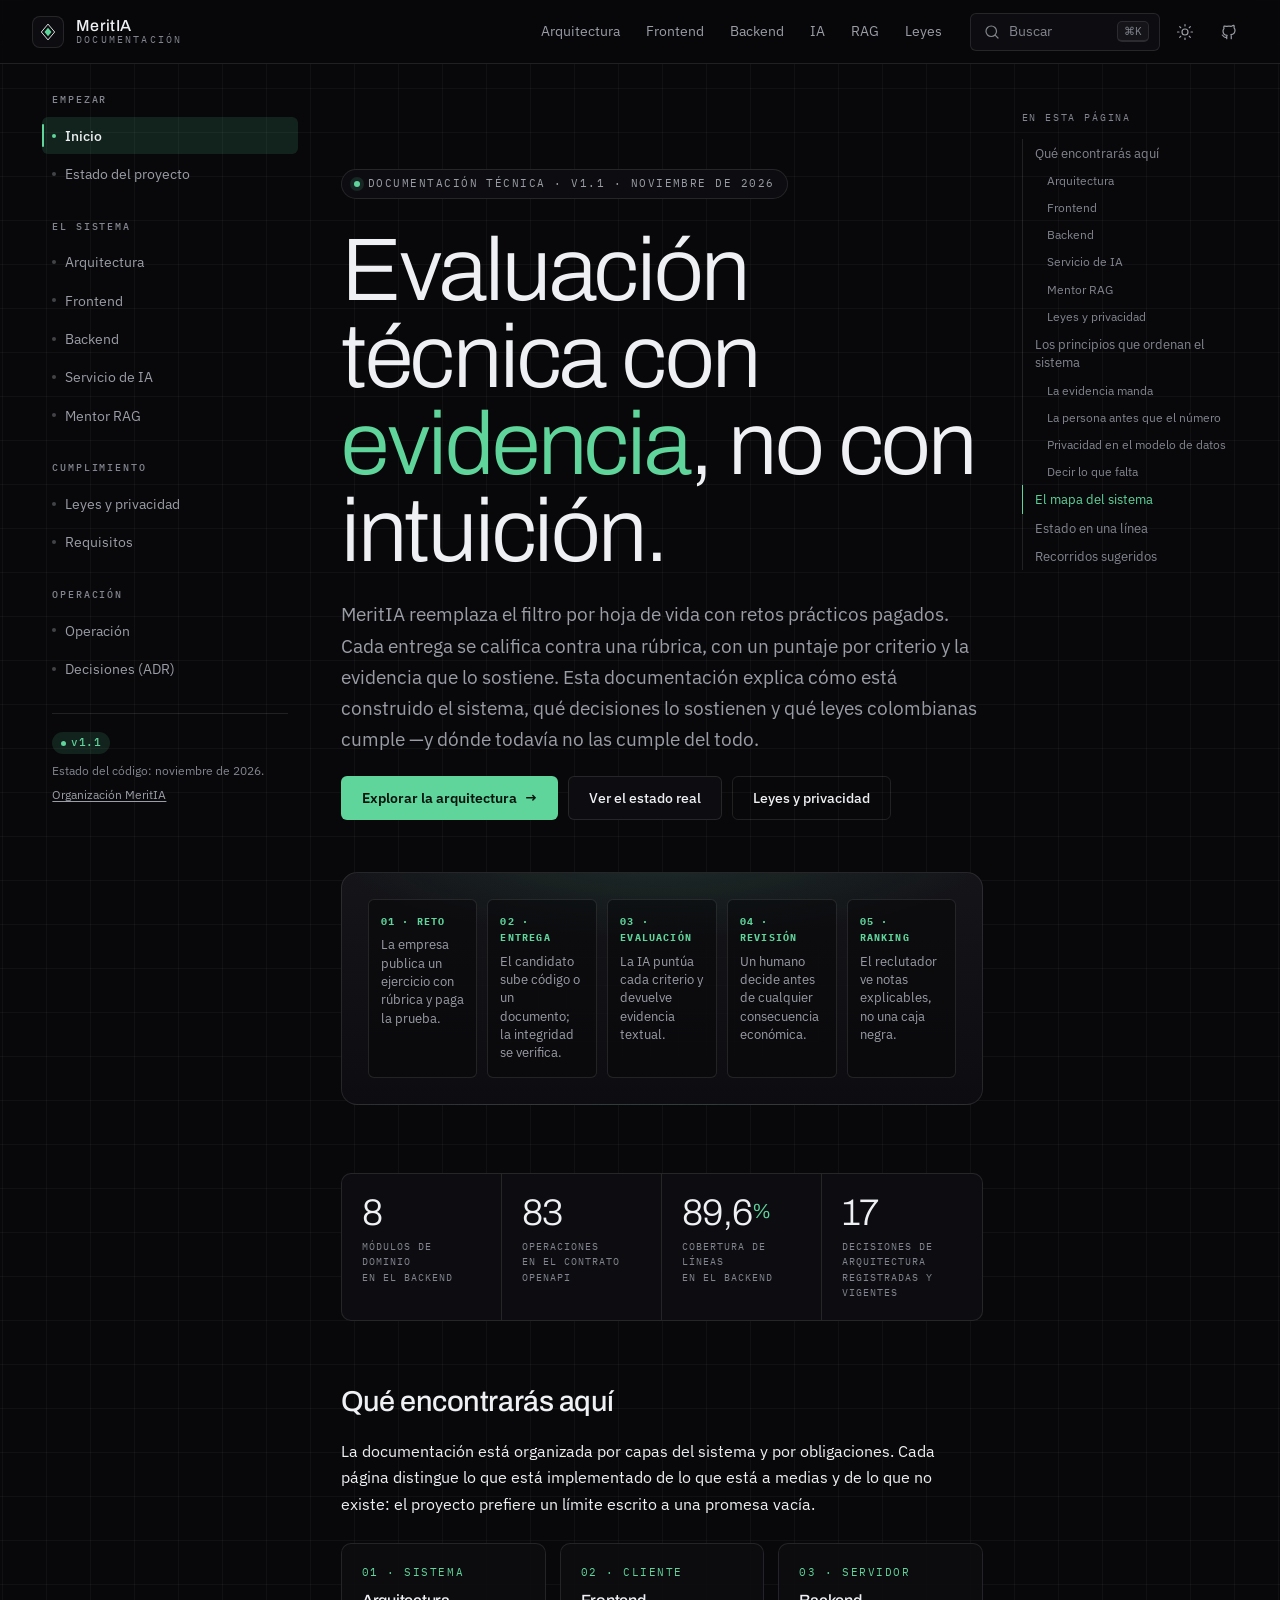
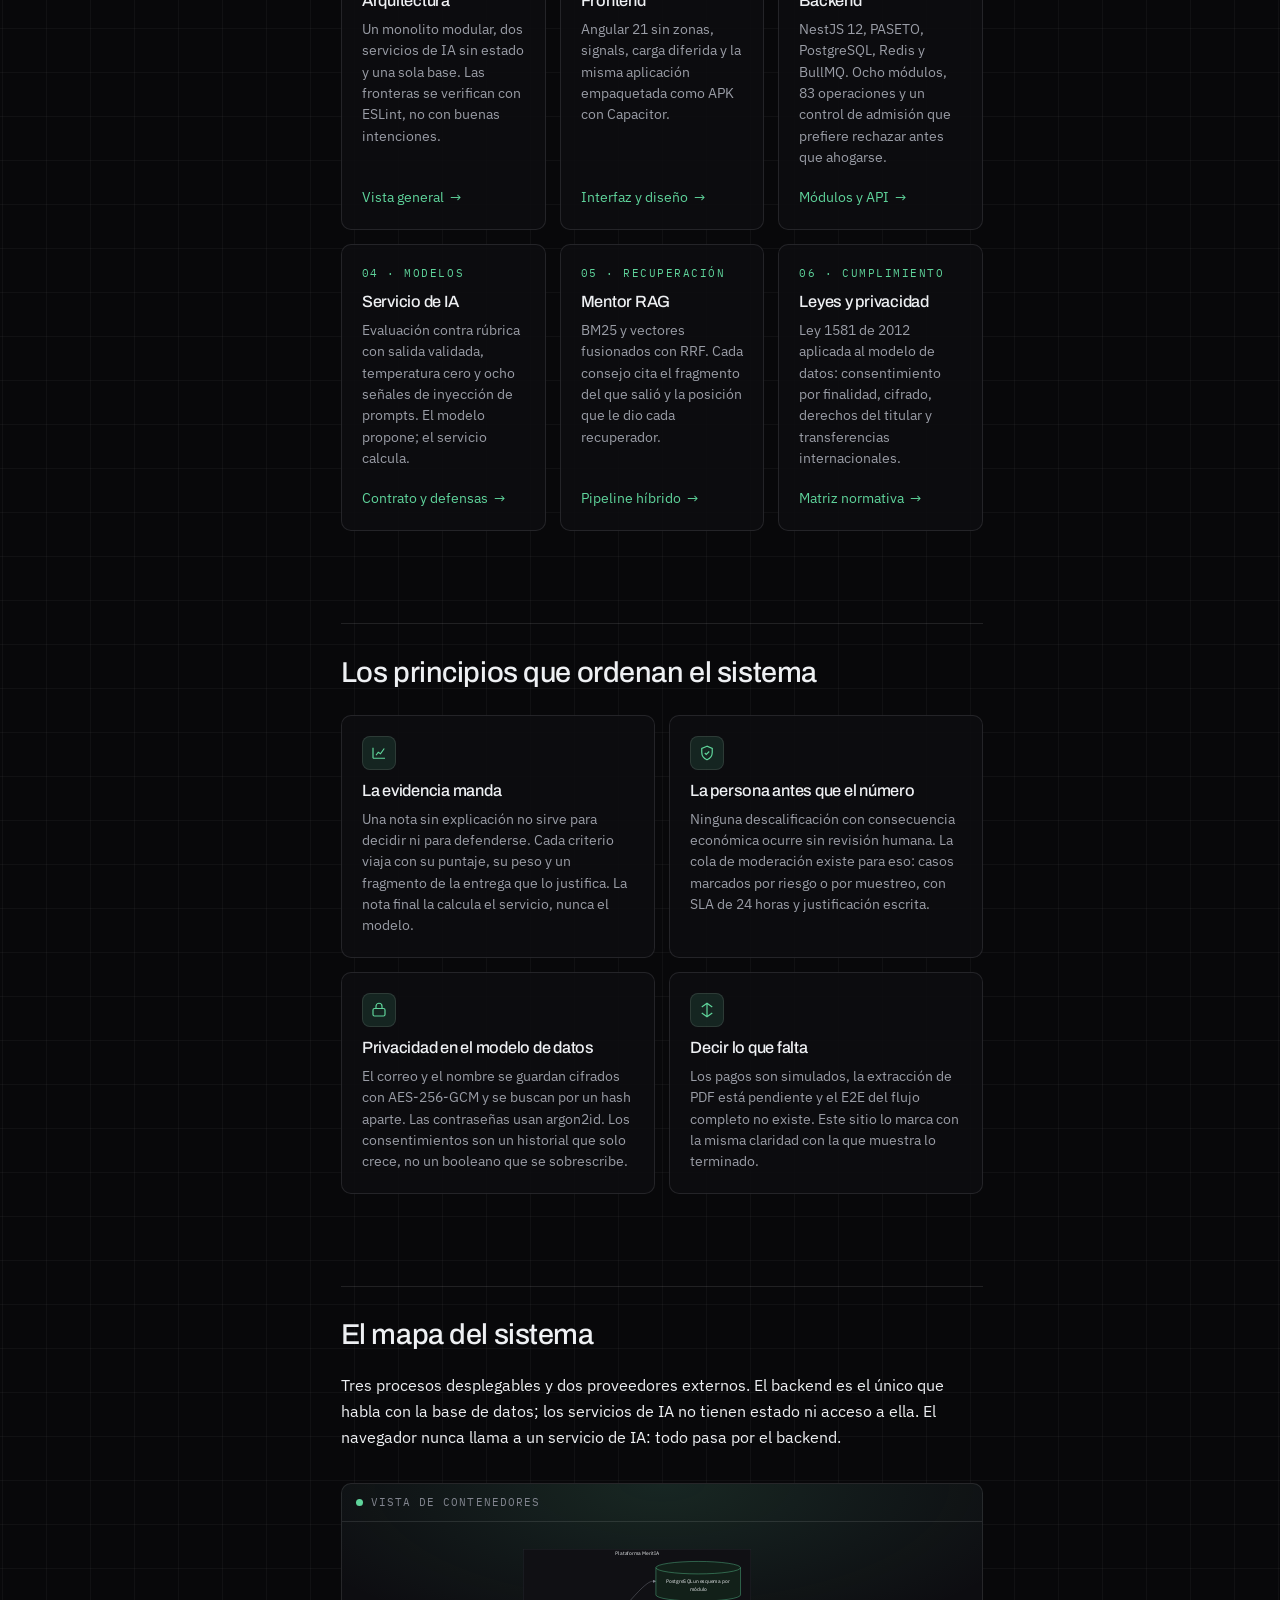
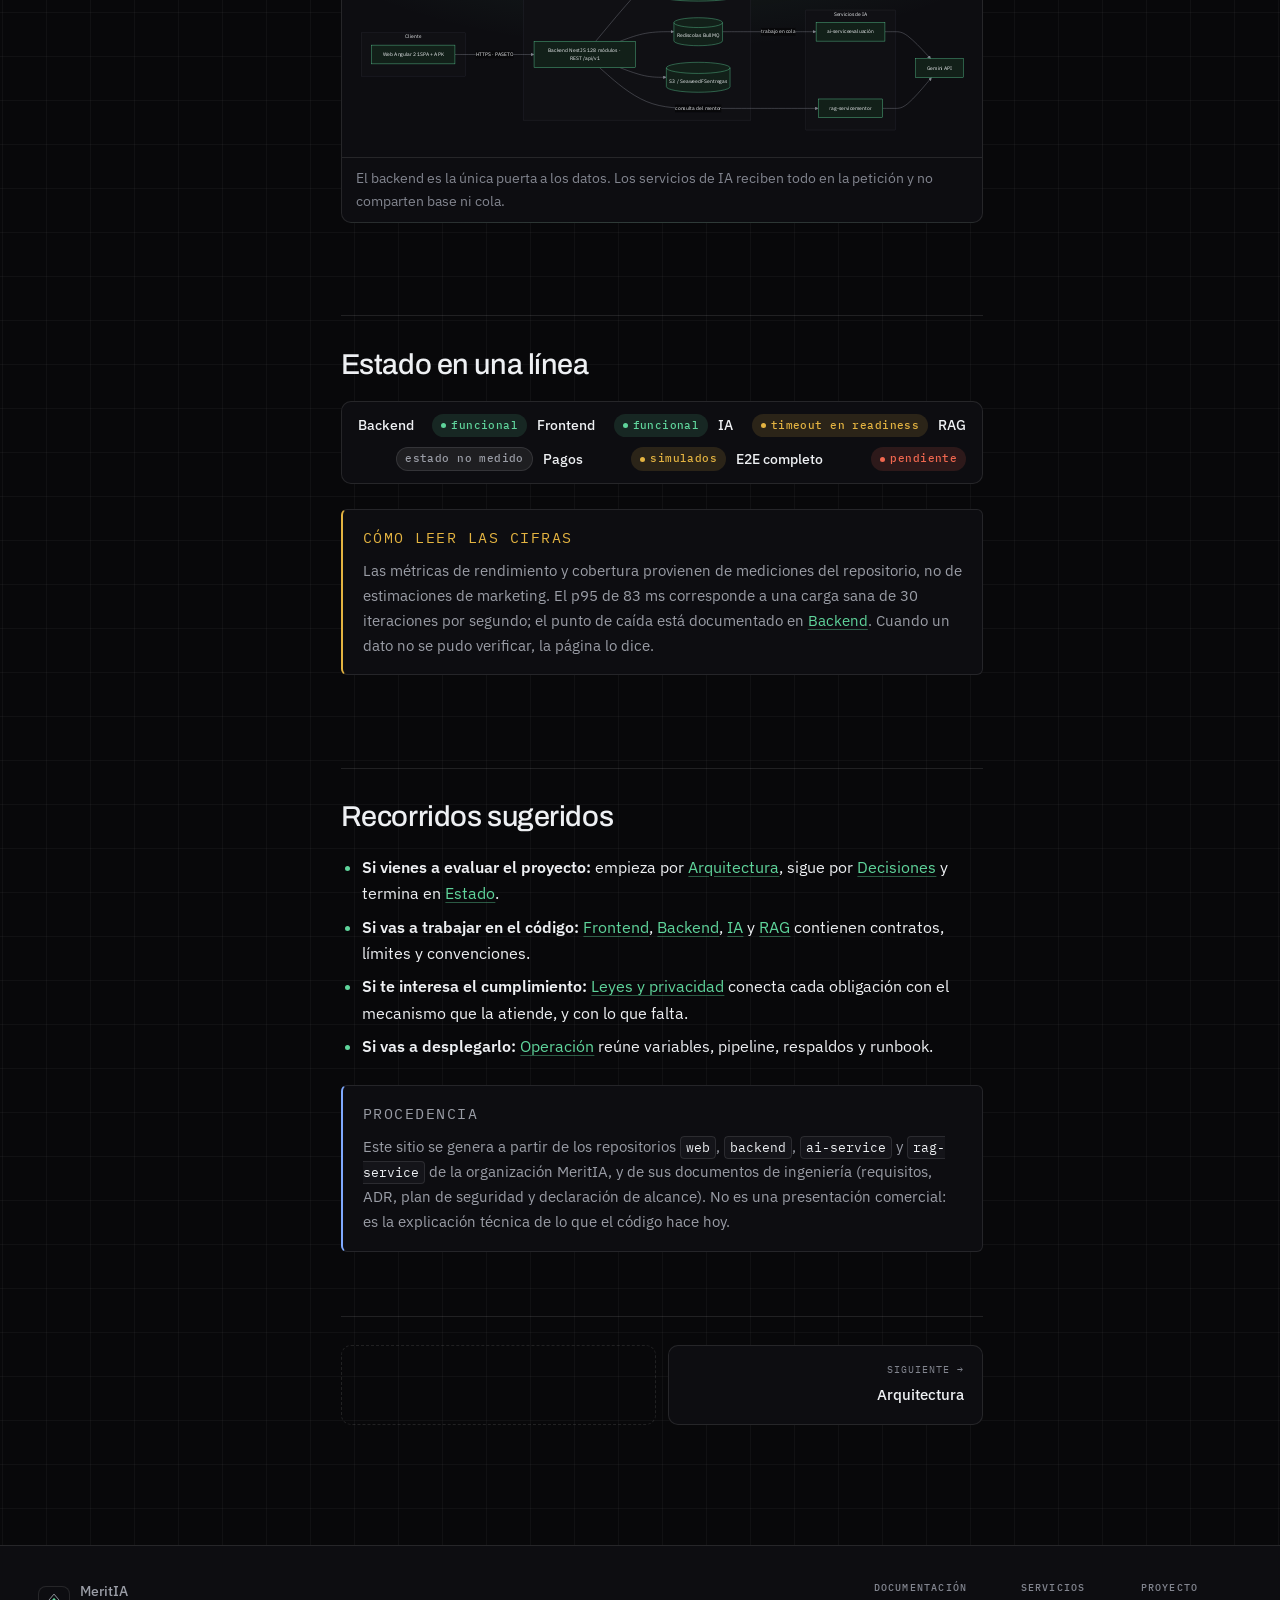
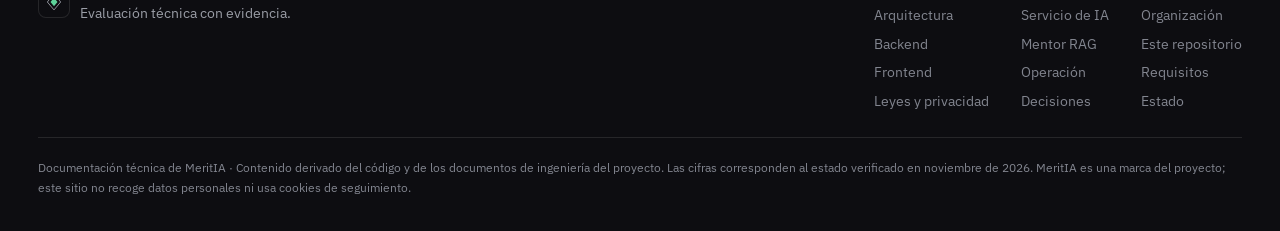
==== commit ce1d55c1: "Update docs to v1.1 and reflect live deployments" ====
--- a/index.html
+++ b/index.html
@@ -39,7 +39,7 @@
     <main id="contenido" class="principal">
       <div class="prosa prosa--ancha">
 <section class="portada">
-  <span class="portada__etiqueta"><i></i>Documentación técnica · v1.0 · noviembre de 2026</span>
+  <span class="portada__etiqueta"><i></i>Documentación técnica · v1.1 · noviembre de 2026</span>
   <h1>Evaluación técnica con <span>evidencia</span>, no con intuición.</h1>
   <p class="portada__entrada">
     MeritIA reemplaza el filtro por hoja de vida con retos prácticos pagados. Cada entrega se
@@ -189,8 +189,8 @@
 <div class="cinta">
   <b>Backend</b> <span class="insignia insignia--ok">funcional</span>
   <b>Frontend</b> <span class="insignia insignia--ok">funcional</span>
-  <b>IA</b> <span class="insignia insignia--ok">operativa</span>
-  <b>RAG</b> <span class="insignia insignia--ok">operativo</span>
+  <b>IA</b> <span class="insignia insignia--parcial">timeout en readiness</span>
+  <b>RAG</b> <span class="insignia insignia--neutra">estado no medido</span>
   <b>Pagos</b> <span class="insignia insignia--parcial">simulados</span>
   <b>E2E completo</b> <span class="insignia insignia--pendiente">pendiente</span>
 </div>
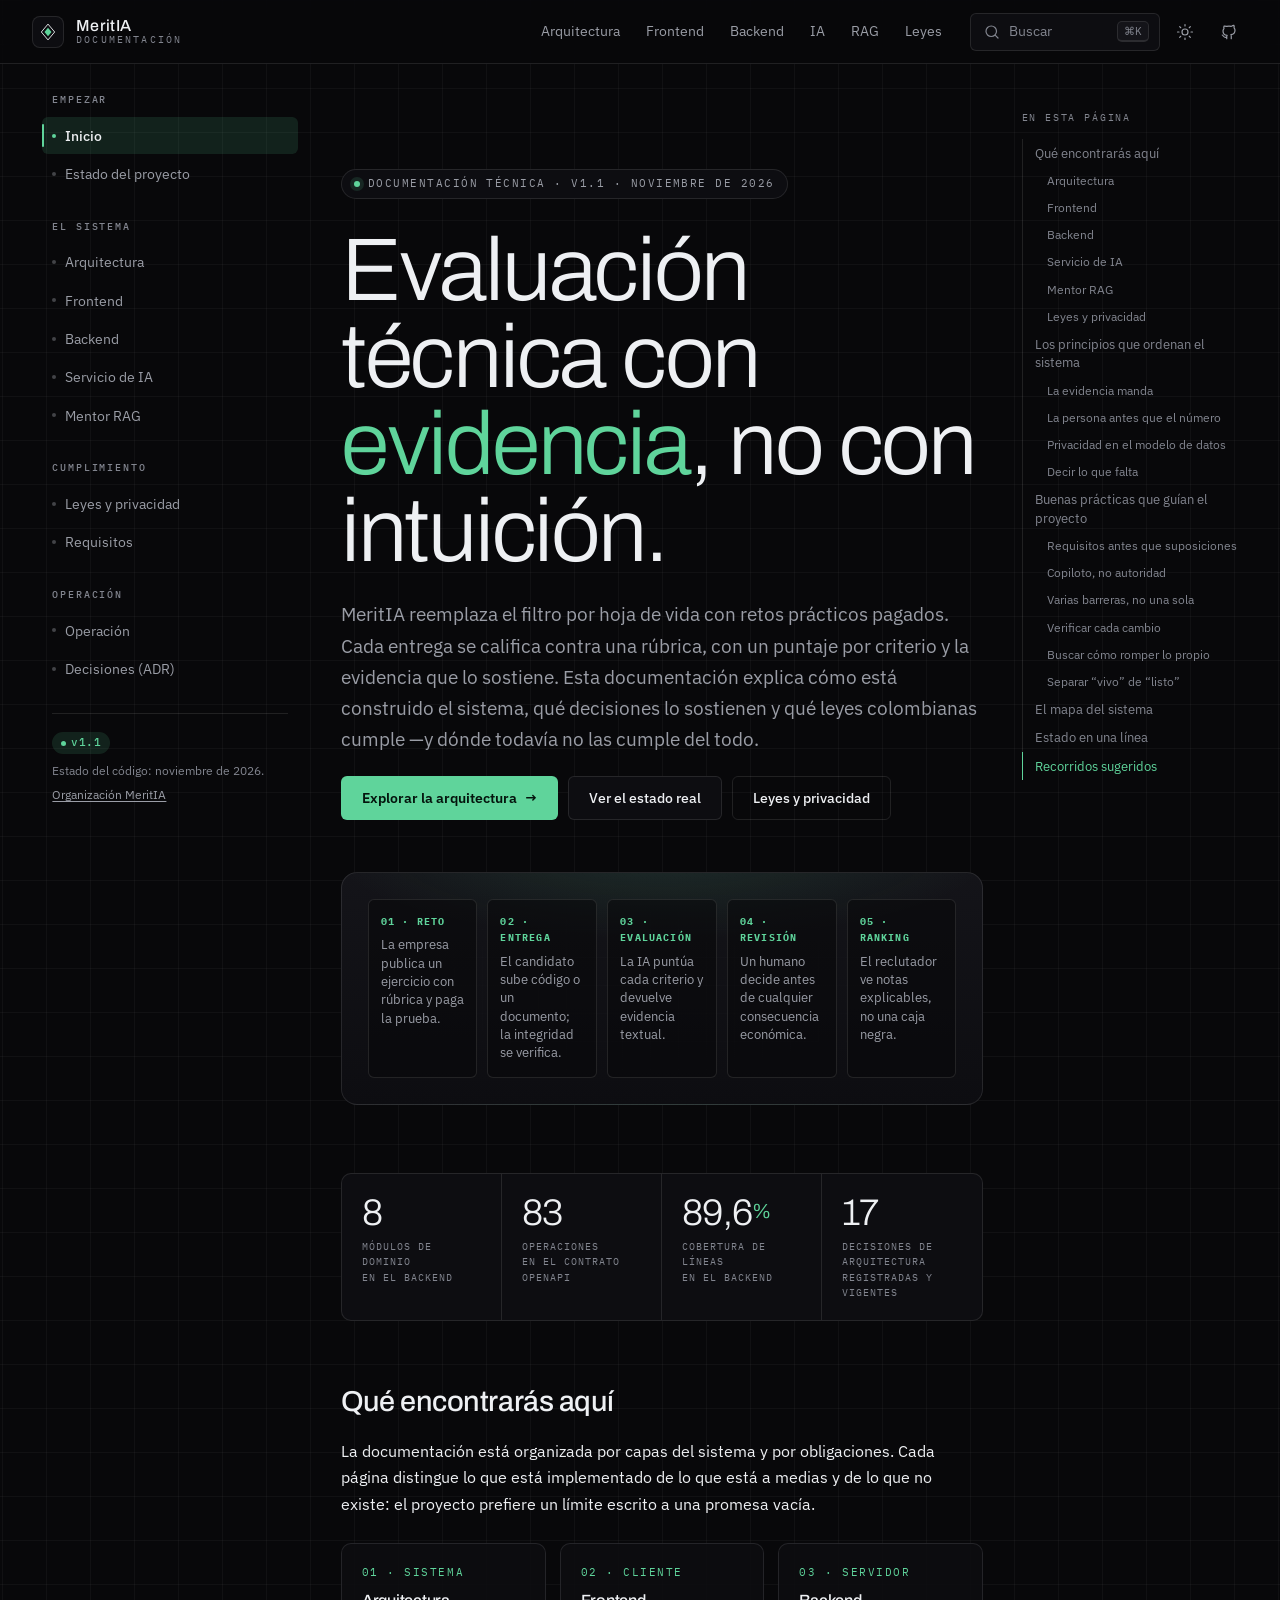
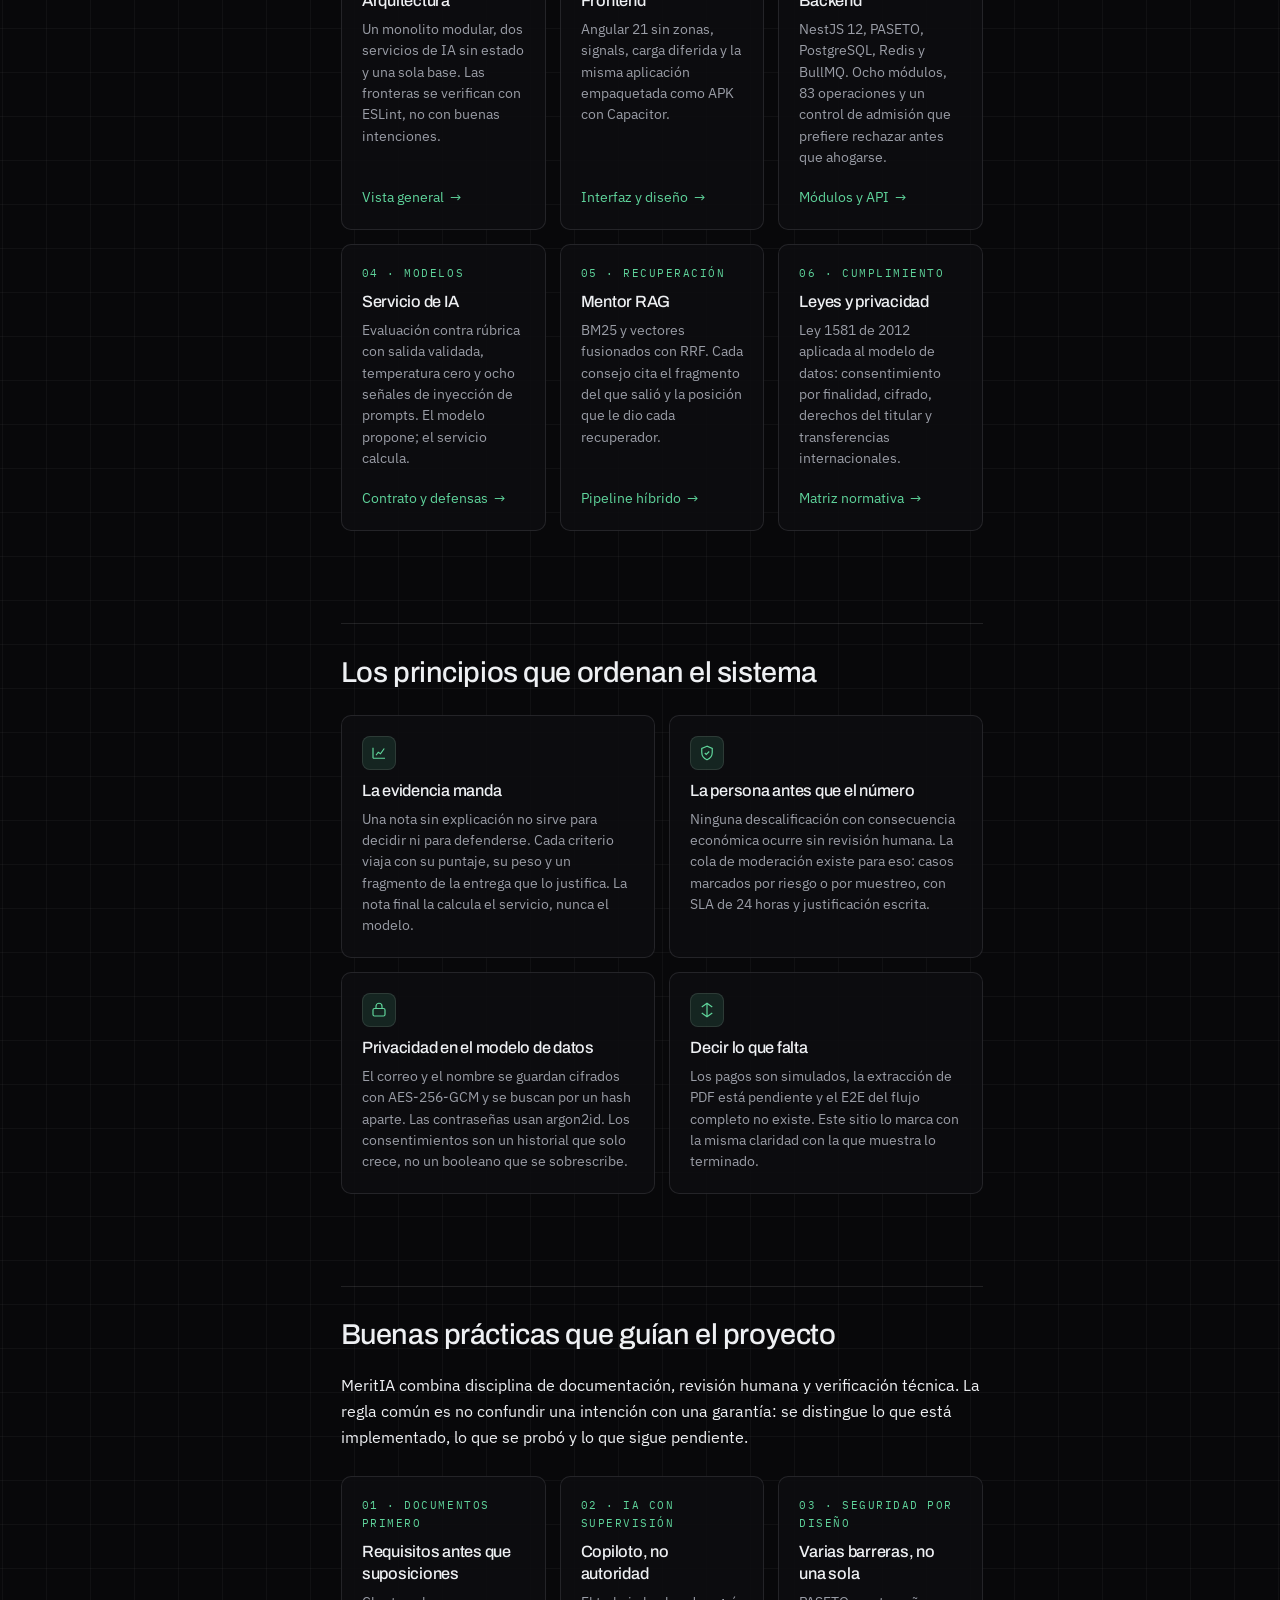
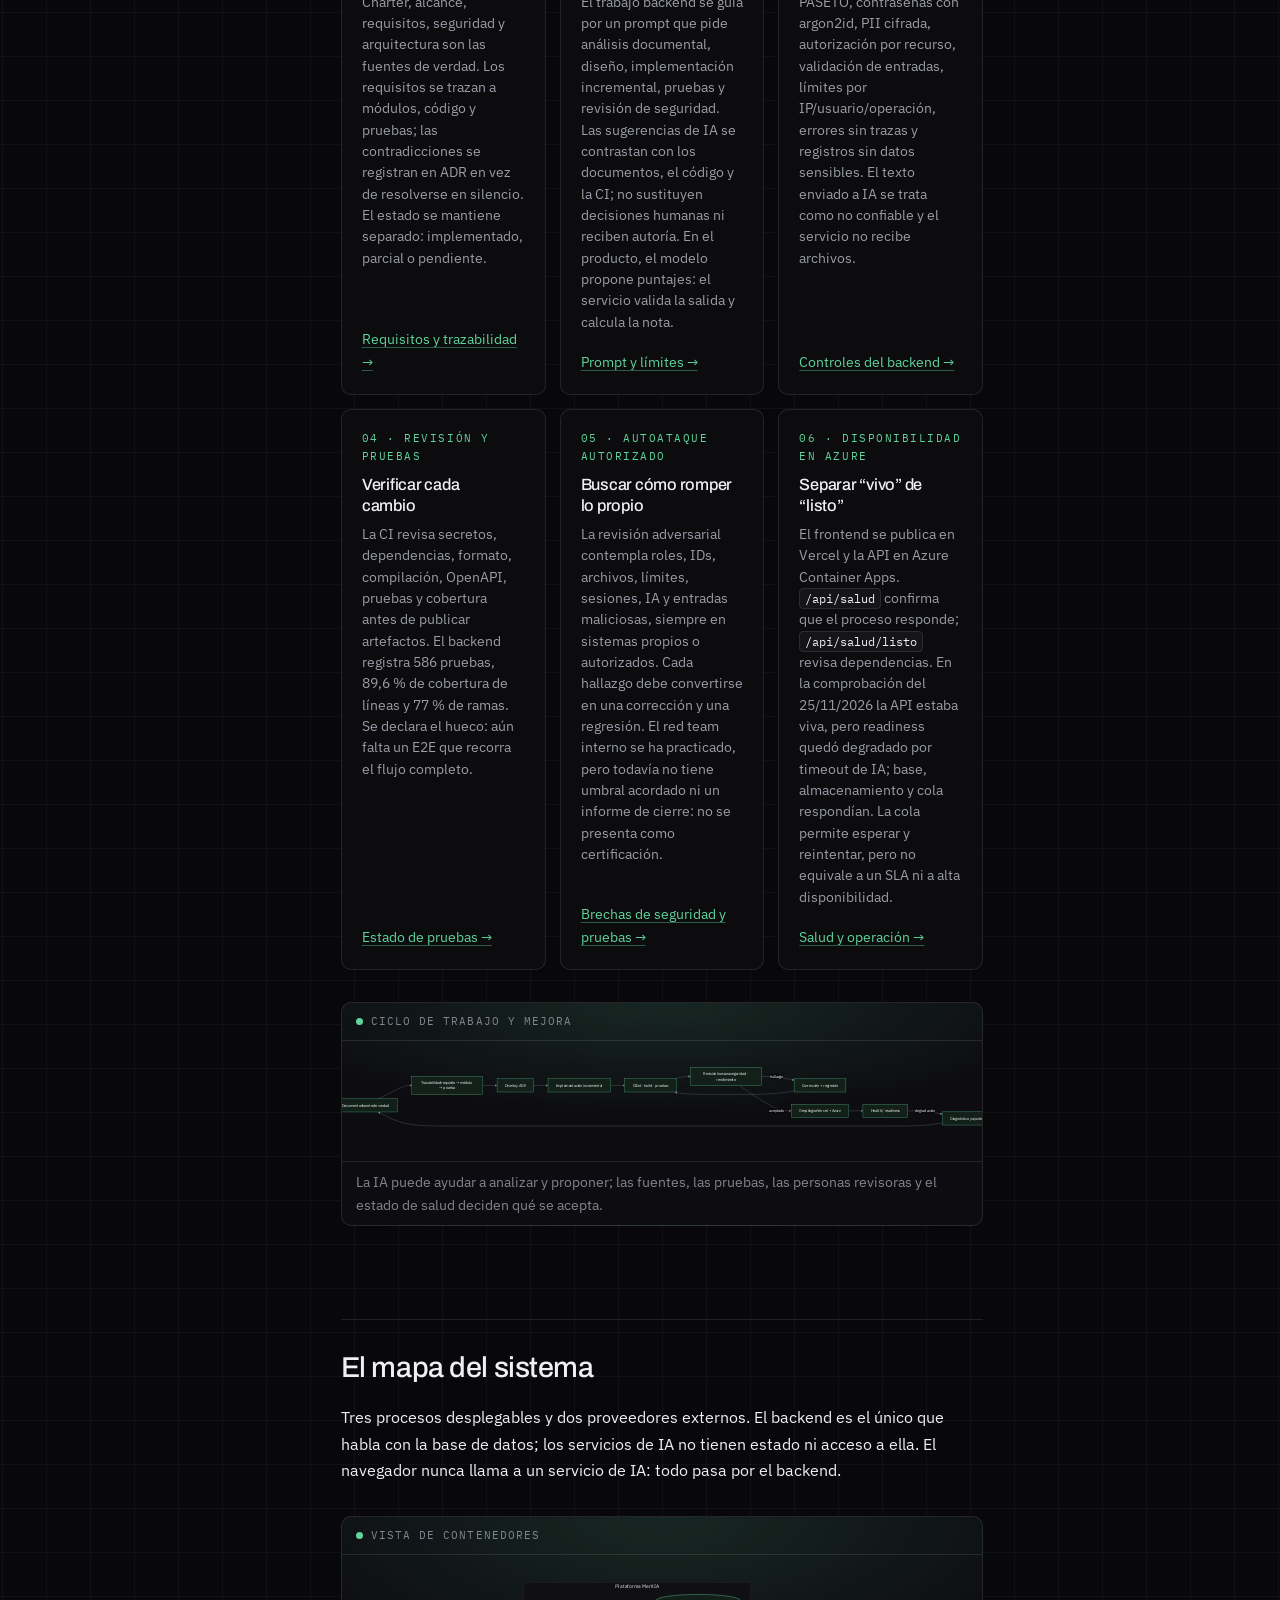
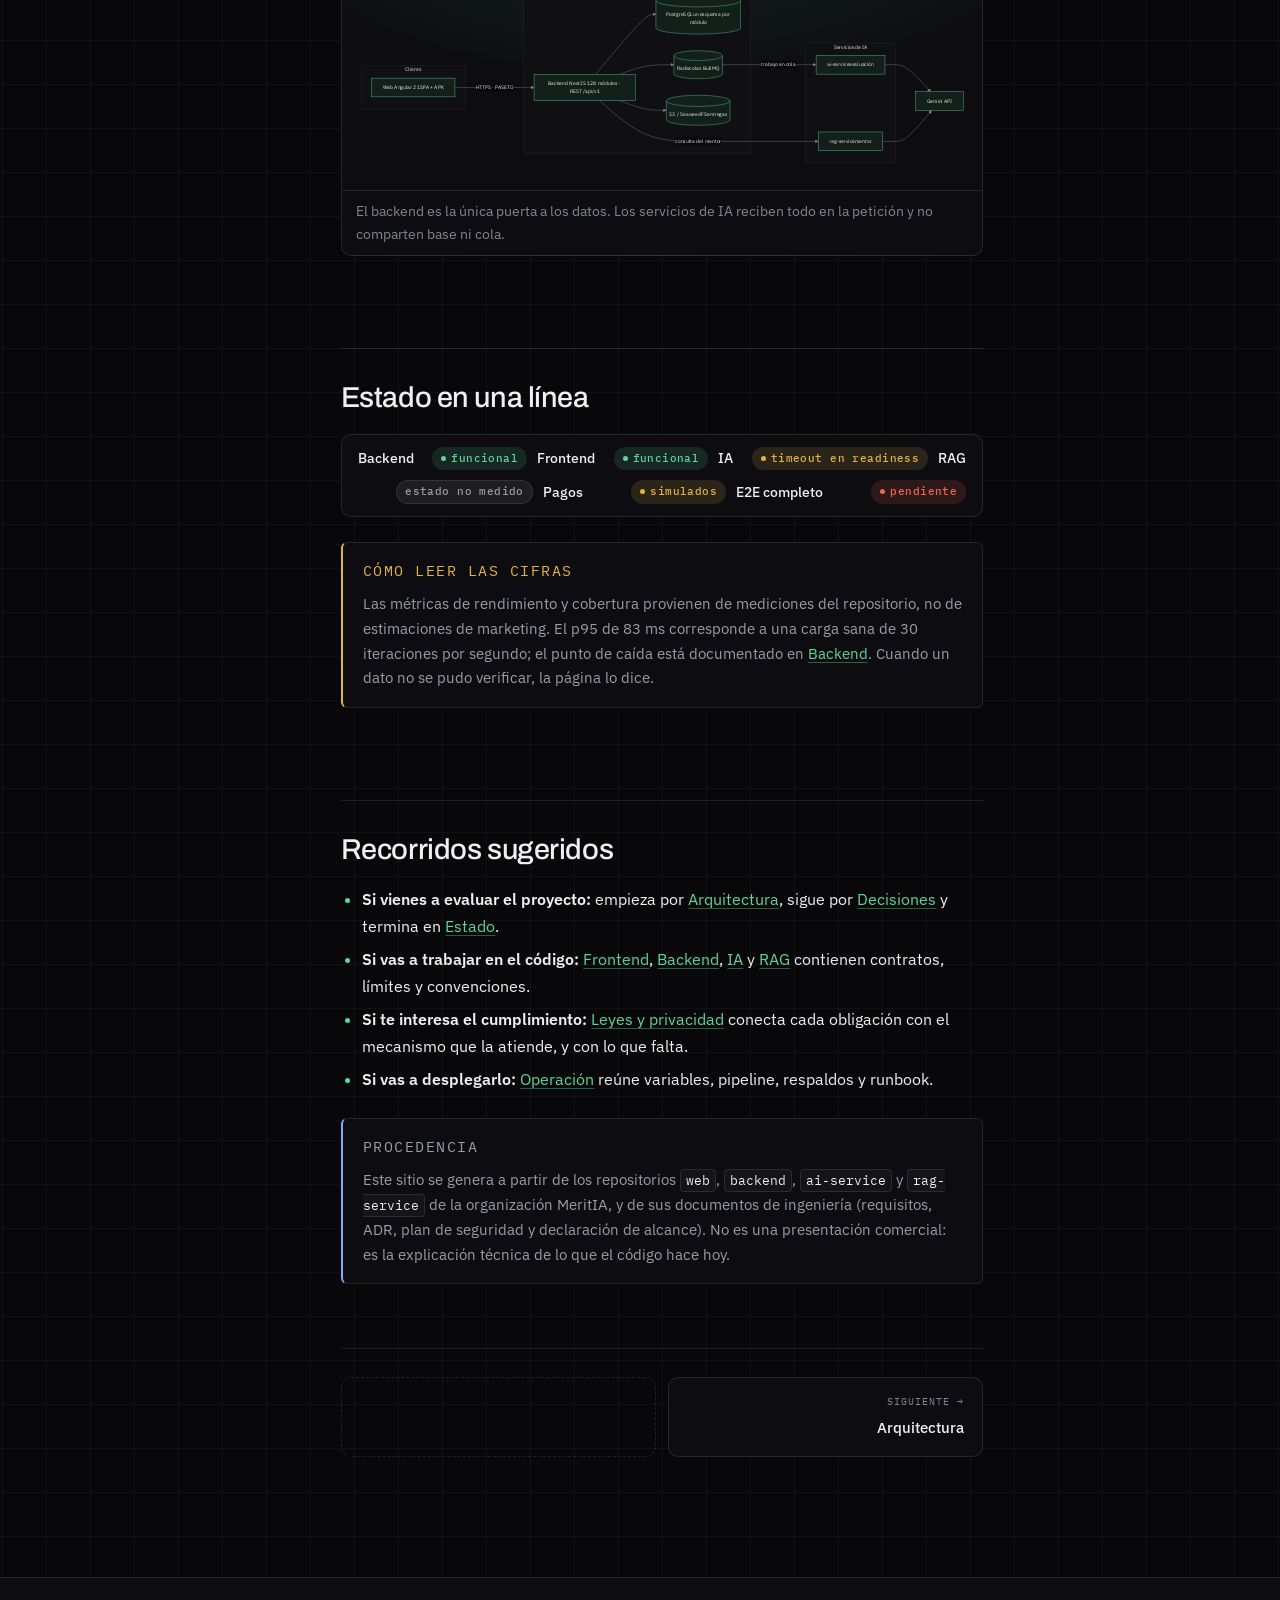
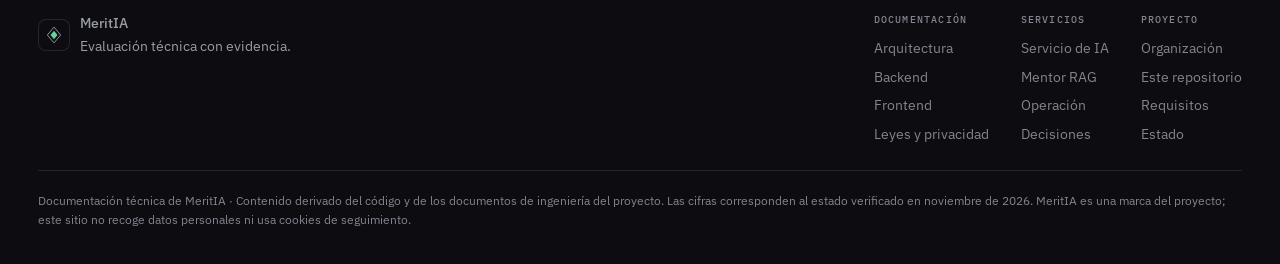
==== commit 3fd3486a: "Add project engineering practices section" ====
--- a/index.html
+++ b/index.html
@@ -142,6 +142,73 @@
   </div>
 </div>
 
+<h2 id="buenas-practicas">Buenas prácticas que guían el proyecto</h2>
+<p>
+  MeritIA combina disciplina de documentación, revisión humana y verificación técnica. La regla común
+  es no confundir una intención con una garantía: se distingue lo que está implementado, lo que se
+  probó y lo que sigue pendiente.
+</p>
+
+<div class="rejilla rejilla--3">
+  <div class="tarjeta">
+    <span class="tarjeta__num">01 · Documentos primero</span>
+    <h3>Requisitos antes que suposiciones</h3>
+    <p>Charter, alcance, requisitos, seguridad y arquitectura son las fuentes de verdad. Los requisitos se trazan a módulos, código y pruebas; las contradicciones se registran en ADR en vez de resolverse en silencio. El estado se mantiene separado: implementado, parcial o pendiente.</p>
+    <span class="tarjeta__pie"><a href="requisitos.html">Requisitos y trazabilidad →</a></span>
+  </div>
+  <div class="tarjeta">
+    <span class="tarjeta__num">02 · IA con supervisión</span>
+    <h3>Copiloto, no autoridad</h3>
+    <p>El trabajo backend se guía por un prompt que pide análisis documental, diseño, implementación incremental, pruebas y revisión de seguridad. Las sugerencias de IA se contrastan con los documentos, el código y la CI; no sustituyen decisiones humanas ni reciben autoría. En el producto, el modelo propone puntajes: el servicio valida la salida y calcula la nota.</p>
+    <span class="tarjeta__pie"><a href="backend.html#prompt-ingenieria">Prompt y límites →</a></span>
+  </div>
+  <div class="tarjeta">
+    <span class="tarjeta__num">03 · Seguridad por diseño</span>
+    <h3>Varias barreras, no una sola</h3>
+    <p>PASETO, contraseñas con argon2id, PII cifrada, autorización por recurso, validación de entradas, límites por IP/usuario/operación, errores sin trazas y registros sin datos sensibles. El texto enviado a IA se trata como no confiable y el servicio no recibe archivos.</p>
+    <span class="tarjeta__pie"><a href="backend.html#seguridad">Controles del backend →</a></span>
+  </div>
+  <div class="tarjeta">
+    <span class="tarjeta__num">04 · Revisión y pruebas</span>
+    <h3>Verificar cada cambio</h3>
+    <p>La CI revisa secretos, dependencias, formato, compilación, OpenAPI, pruebas y cobertura antes de publicar artefactos. El backend registra 586 pruebas, 89,6 % de cobertura de líneas y 77 % de ramas. Se declara el hueco: aún falta un E2E que recorra el flujo completo.</p>
+    <span class="tarjeta__pie"><a href="estado.html#parcial">Estado de pruebas →</a></span>
+  </div>
+  <div class="tarjeta">
+    <span class="tarjeta__num">05 · Autoataque autorizado</span>
+    <h3>Buscar cómo romper lo propio</h3>
+    <p>La revisión adversarial contempla roles, IDs, archivos, límites, sesiones, IA y entradas maliciosas, siempre en sistemas propios o autorizados. Cada hallazgo debe convertirse en una corrección y una regresión. El red team interno se ha practicado, pero todavía no tiene umbral acordado ni un informe de cierre: no se presenta como certificación.</p>
+    <span class="tarjeta__pie"><a href="requisitos.html#no-funcionales">Brechas de seguridad y pruebas →</a></span>
+  </div>
+  <div class="tarjeta">
+    <span class="tarjeta__num">06 · Disponibilidad en Azure</span>
+    <h3>Separar “vivo” de “listo”</h3>
+    <p>El frontend se publica en Vercel y la API en Azure Container Apps. <code>/api/salud</code> confirma que el proceso responde; <code>/api/salud/listo</code> revisa dependencias. En la comprobación del 25/11/2026 la API estaba viva, pero readiness quedó degradado por timeout de IA; base, almacenamiento y cola respondían. La cola permite esperar y reintentar, pero no equivale a un SLA ni a alta disponibilidad.</p>
+    <span class="tarjeta__pie"><a href="operacion.html#salud">Salud y operación →</a></span>
+  </div>
+</div>
+
+<div class="diagrama diagrama--ancho">
+  <div class="diagrama__cabecera"><span class="punto"></span>Ciclo de trabajo y mejora</div>
+  <div class="diagrama__lienzo">
+    <div class="mermaid">
+flowchart LR
+  DOC["Documentos<br/>fuente de verdad"] --> TRACE["Trazabilidad<br/>requisito → módulo → prueba"]
+  TRACE --> DESIGN["Diseño y ADR"]
+  DESIGN --> CODE["Implementación incremental"]
+  CODE --> CI["CI<br/>lint · build · pruebas"]
+  CI --> REVIEW["Revisión humana<br/>seguridad · rendimiento"]
+  REVIEW -->|"hallazgo"| FIX["Corrección + regresión"]
+  FIX --> CI
+  REVIEW -->|"aceptado"| DEP["Despliegue<br/>Vercel + Azure"]
+  DEP --> HEALTH["Health / readiness"]
+  HEALTH -->|"degradación"| OBS["Diagnóstico y ajuste"]
+  OBS --> DOC
+    </div>
+  </div>
+  <div class="diagrama__pie">La IA puede ayudar a analizar y proponer; las fuentes, las pruebas, las personas revisoras y el estado de salud deciden qué se acepta.</div>
+</div>
+
 <h2>El mapa del sistema</h2>
 <p>
   Tres procesos desplegables y dos proveedores externos. El backend es el único que habla con la
